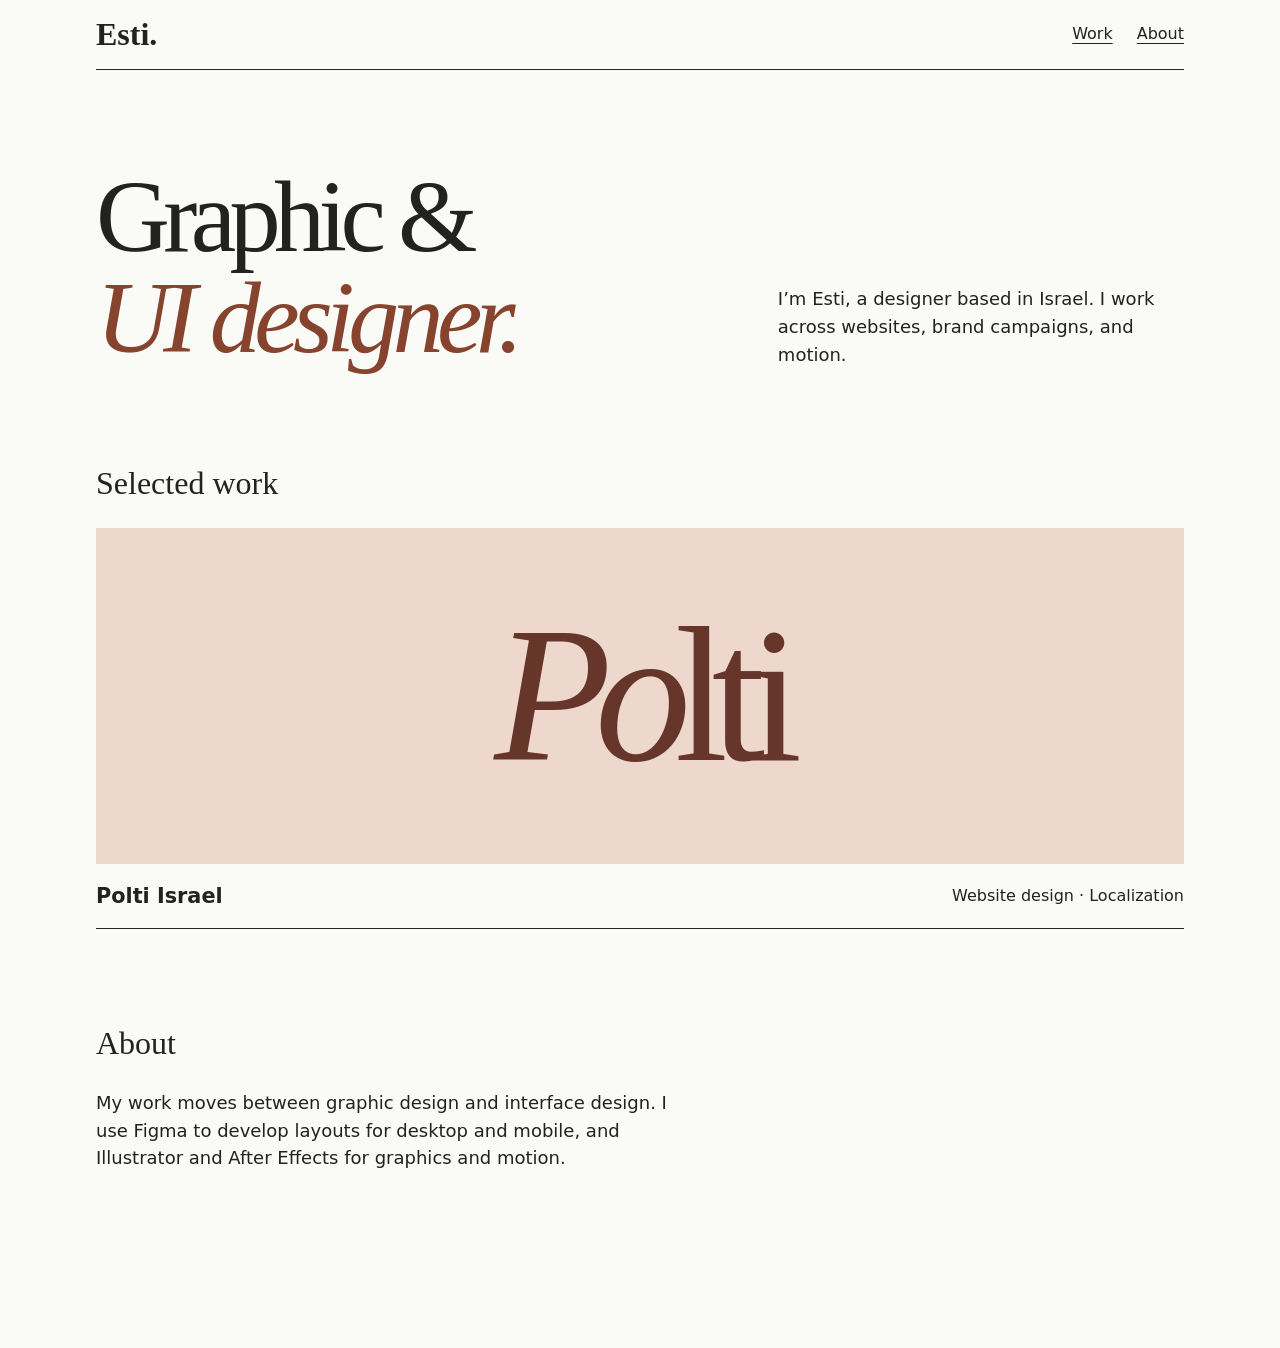
==== index.html @ 998f8319 "Add lightweight graphic design portfolio and editing instructions" ====
<!doctype html>
<html lang="en">
<head>
  <meta charset="utf-8">
  <meta name="viewport" content="width=device-width, initial-scale=1">
  <title>Esti — Graphic &amp; UI Designer</title>
  <link rel="stylesheet" href="style.css">
</head>
<body>
  <header><a class="signature" href="index.html">Esti.</a>
    <nav aria-label="Main"><a href="#work">Work</a><a href="#about">About</a></nav>
  </header>
  <main>
    <section class="intro"><h1>Graphic &amp;<br><em>UI designer.</em></h1>
      <p>I’m Esti, a designer based in Israel. I work across websites, brand campaigns, and motion.</p>
    </section>
    <section id="work"><h2>Selected work</h2>
      <a class="project" href="projects/polti.html"><span class="cover" aria-hidden="true">Po<span>lti</span></span>
        <span class="caption"><strong>Polti Israel</strong><span>Website design · Localization</span></span></a>
    </section>
    <section id="about"><h2>About</h2><p>My work moves between graphic design and interface design. I use Figma to develop layouts for desktop and mobile, and Illustrator and After Effects for graphics and motion.</p></section>
  </main>
</body>
</html>
---- style.css ----
:root { color: #22221f; background: #fafaf7; font: 100%/1.55 system-ui, sans-serif; }
* { box-sizing: border-box; }
body { width: min(68rem, 90%); margin: auto; padding-bottom: 5rem; }
header, nav, .caption { display: flex; align-items: center; gap: 1.5rem; }
header, .caption { justify-content: space-between; }
header { border-bottom: 1px solid; padding-block: 1rem; }
a { color: inherit; text-underline-offset: .25em; }
a:focus-visible { outline: 3px solid #164dc0; outline-offset: 4px; }
.signature { font: bold 2rem Georgia, serif; text-decoration: none; }
.intro { display: grid; grid-template-columns: 1.6fr 1fr; align-items: end; gap: 2rem; }
section { margin-block: clamp(3rem, 8vw, 6rem); }
h1, h2 { font-family: Georgia, serif; font-weight: 400; }
h1 { font-size: clamp(3.3rem, 8vw, 7rem); letter-spacing: -.065em; line-height: .99; margin: 0; }
h1 em { color: #86432d; }
h2 { font-size: 2rem; line-height: 1.15; }
p { font-size: 1.125rem; max-width: 52ch; margin-bottom: 0; }
.project { display: block; text-decoration: none; }
.project:hover strong { text-decoration: underline; }
.cover { display: grid; grid-auto-flow: column; justify-content: center; align-content: center;
  height: clamp(12rem, 28vw, 21rem); overflow: hidden; background: #eed8ce; color: #67362a;
  font: italic clamp(6rem, 15vw, 13rem)/1 Georgia, serif; letter-spacing: -.085em; }
.cover span { font-style: normal; }
.caption { flex-wrap: wrap; gap: .25rem 1rem; padding-block: 1rem; border-bottom: 1px solid; }
.caption strong { font-size: 1.3rem; }
dl { display: grid; grid-template-columns: max-content 1fr; gap: 1rem 2rem; margin-bottom: 2rem; }
dt { font-weight: 650; }
dd { margin: 0; }
@media (max-width: 42rem) {
  .intro, dl { grid-template-columns: 1fr; gap: .65rem; }
  dd { margin-bottom: .75rem; }
}
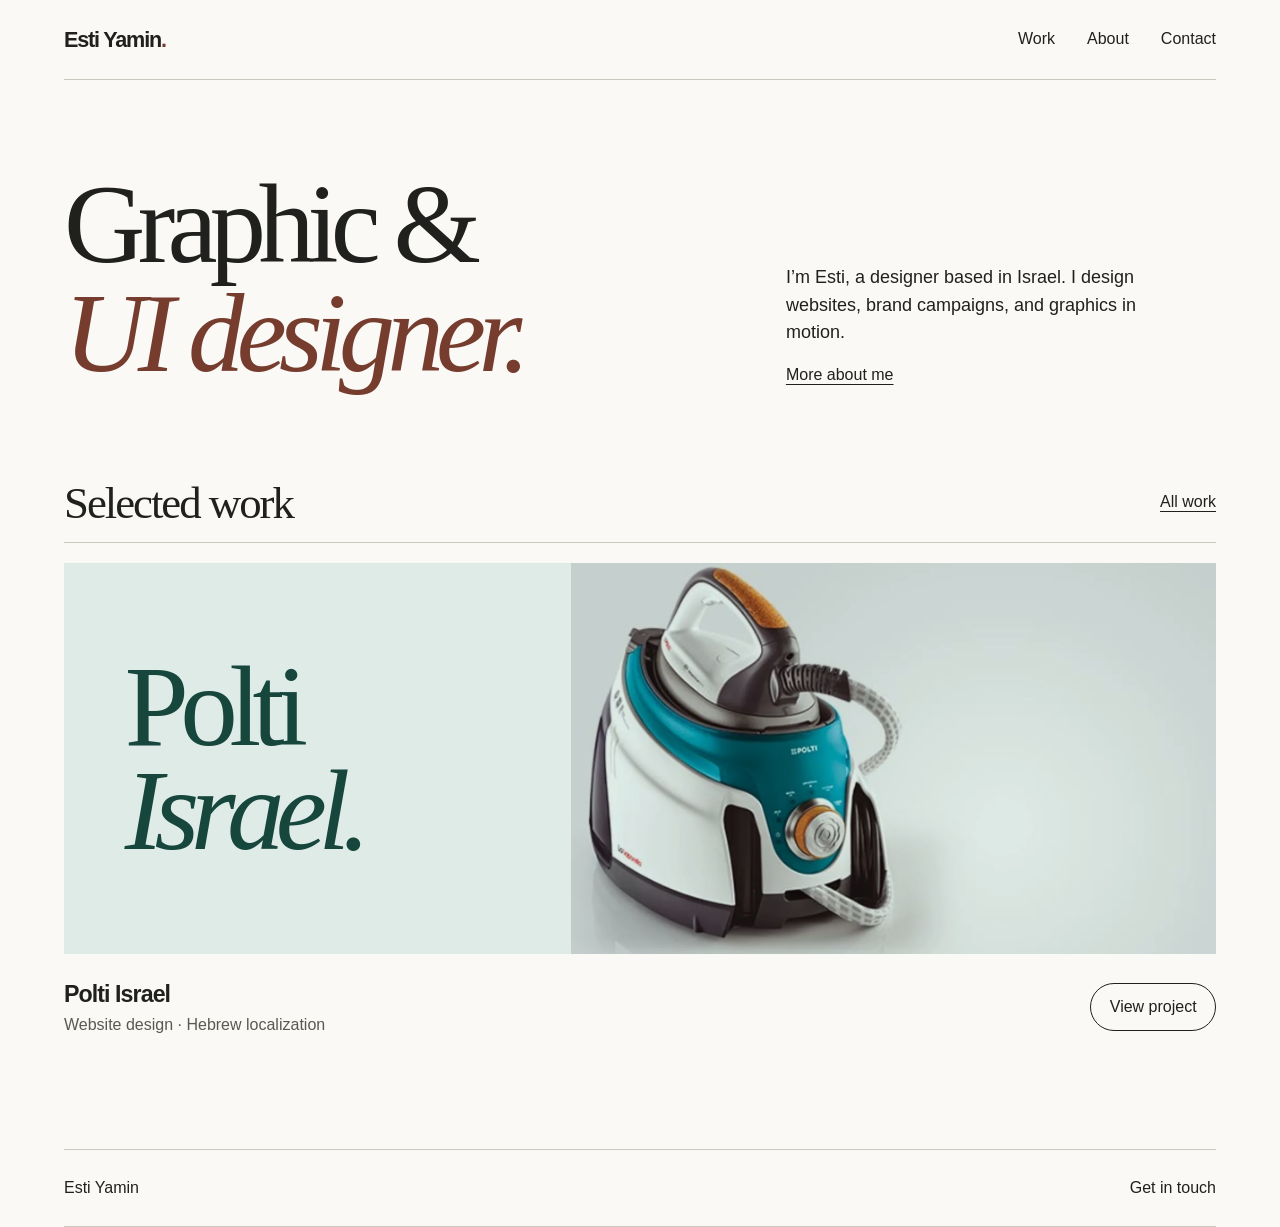
==== commit cc82664b: "Publish redesigned portfolio, Polti project and roadmap" ====
--- a/index.html
+++ b/index.html
@@ -3,22 +3,32 @@
 <head>
   <meta charset="utf-8">
   <meta name="viewport" content="width=device-width, initial-scale=1">
-  <title>Esti — Graphic &amp; UI Designer</title>
-  <link rel="stylesheet" href="style.css">
+  <meta name="description" content="Selected graphic and interface design by Esti Yamin, including the localized website for Polti Israel.">
+  <title>Graphic &amp; UI Designer | Esti Yamin</title>
+  <link rel="stylesheet" href="assets/css/portfolio.css">
 </head>
 <body>
-  <header><a class="signature" href="index.html">Esti.</a>
-    <nav aria-label="Main"><a href="#work">Work</a><a href="#about">About</a></nav>
+  <a class="skip" href="#main">Skip to content</a>
+  <header class="mast">
+    <a class="wordmark" href="index.html">Esti Yamin<span>.</span></a>
+    <nav aria-label="Main navigation">
+      <a href="work/index.html">Work</a>
+      <a href="about/index.html">About</a>
+      <a href="contact/index.html">Contact</a>
+    </nav>
   </header>
-  <main>
-    <section class="intro"><h1>Graphic &amp;<br><em>UI designer.</em></h1>
-      <p>I’m Esti, a designer based in Israel. I work across websites, brand campaigns, and motion.</p>
+  <main id="main">
+    <section class="hero">
+      <h1>Graphic &amp;<br><em>UI designer.</em></h1>
+      <div class="intro"><p>I’m Esti, a designer based in Israel. I design websites, brand campaigns, and graphics in motion.</p><a href="about/index.html">More about me</a></div>
     </section>
-    <section id="work"><h2>Selected work</h2>
-      <a class="project" href="projects/polti.html"><span class="cover" aria-hidden="true">Po<span>lti</span></span>
-        <span class="caption"><strong>Polti Israel</strong><span>Website design · Localization</span></span></a>
+    <section class="selection"><div class="sectionhead"><h2>Selected work</h2><a href="work/index.html">All work</a></div>
+    <a class="card" href="projects/polti/index.html">
+      <div class="art" aria-hidden="true"><div class="poster">Polti<br><em>Israel.</em></div><img src="assets/images/polti/vaporella.webp" alt=""></div>
+      <div class="caption"><div><h3>Polti Israel</h3><p>Website design · Hebrew localization</p></div><span class="button">View project</span></div>
+    </a>
     </section>
-    <section id="about"><h2>About</h2><p>My work moves between graphic design and interface design. I use Figma to develop layouts for desktop and mobile, and Illustrator and After Effects for graphics and motion.</p></section>
   </main>
+  <footer><a href="index.html">Esti Yamin</a><a href="contact/index.html">Get in touch</a></footer>
 </body>
 </html>
--- a/assets/css/portfolio.css
+++ b/assets/css/portfolio.css
@@ -0,0 +1,63 @@
+:root {
+  --ink: #20211e;
+  --paper: #faf9f6;
+  --accent: #763d2f;
+  --muted: #595953;
+  --rule: #cbc9bf;
+  font: 100%/1.55 -apple-system, BlinkMacSystemFont, "Segoe UI", sans-serif;
+  color: var(--ink);
+  background: var(--paper);
+}
+* { box-sizing: border-box; }
+body { max-width: 81rem; margin: auto; padding-inline: clamp(1.1rem, 5vw, 5rem); }
+a { color: inherit; text-underline-offset: .28em; }
+a:focus-visible { outline: 3px solid #285ac4; outline-offset: 4px; }
+.skip { position: absolute; top: -6rem; padding: .65rem; background: white; z-index: 2; }
+.skip:focus { top: .5rem; }
+.mast, nav, footer, .caption, .sectionhead { display: flex; align-items: center; justify-content: space-between; gap: 1rem; }
+.mast, footer, .story, .sectionhead { border-block-end: 1px solid var(--rule); }
+.mast { min-height: 5rem; }
+nav { gap: clamp(.65rem, 3vw, 2rem); }
+nav a, footer a { display: inline-flex; align-items: center; min-height: 44px; text-decoration: none; }
+nav a:hover, footer a:hover, nav a[aria-current] { text-decoration: underline; }
+.wordmark { text-decoration: none; font-size: 1.35rem; font-weight: 750; letter-spacing: -.055em; }
+.wordmark span, h1 em { color: var(--accent); }
+h1, h2, h3, p, figure, dl { margin: 0; }
+h1, h2, .poster, .email { font-family: Georgia, "Times New Roman", serif; font-weight: 400; }
+h1 { font-size: clamp(3.55rem, 8.8vw, 8rem); line-height: .97; letter-spacing: -.068em; }
+h2 { font-size: clamp(1.8rem, 3.5vw, 3rem); line-height: 1.12; letter-spacing: -.045em; }
+.hero, .story, .detail { display: grid; grid-template-columns: 3fr 2fr; gap: clamp(2rem, 6vw, 6rem); align-items: end; }
+.hero, .casehero, .heading, .contact { padding-block: clamp(3.4rem, 7vw, 6.5rem); }
+.intro { max-width: 25rem; }
+.intro p, .story p, .detail p { font-size: 1.125rem; margin-bottom: 1rem; }
+.sectionhead { padding-bottom: .9rem; margin-bottom: 1.25rem; }
+.card { display: block; text-decoration: none; }
+.art { display: grid; grid-template-columns: 44% 56%; background: #dfebe6; overflow: hidden; }
+.poster { display: block; align-self: center; padding: 1rem 0 1rem 12%; color: #16463c; font-size: clamp(3.4rem, 9vw, 8.7rem); letter-spacing: -.075em; line-height: .9; }
+.art img { width: 100%; height: 100%; min-height: 0; object-fit: cover; aspect-ratio: 1.65; mix-blend-mode: multiply; }
+.caption { padding-block: 1.4rem; }
+.caption h3 { font-size: 1.45rem; letter-spacing: -.04em; }
+.caption p, figcaption, .kicker { color: var(--muted); }
+.button { display: inline-block; border: 1px solid var(--ink); padding: .65rem 1.15rem; border-radius: 2rem; text-decoration: none; }
+.button:hover, .card:hover .button { background: var(--ink); color: var(--paper); }
+footer { margin-top: clamp(3.5rem, 7vw, 6.5rem); padding-block: 1rem; border-block: 1px solid var(--rule); }
+.back { display: inline-block; padding-block: 1rem; }
+.casehero { padding-top: 1.5rem; }
+.kicker { margin-bottom: .8rem; }
+.lead { font-size: clamp(1.2rem, 2.2vw, 1.65rem); line-height: 1.45; max-width: 35ch; }
+.casehero .lead, .contact .lead { margin-top: 1.4rem; }
+figcaption { margin-top: .6rem; font-size: .9rem; }
+.story { grid-template-columns: 1fr 1.7fr; align-items: start; padding-block: 3rem; border-top: 1px solid var(--rule); margin-top: 2rem; }
+dl { display: grid; grid-template-columns: max-content 1fr; gap: .7rem 1.5rem; }
+dt { color: var(--muted); }
+dd { margin: 0; }
+.detail { grid-template-columns: 1fr 1fr; align-items: center; margin-top: 3rem; }
+.detail img { width: 100%; height: auto; }
+.detail p { margin-top: 1rem; }
+.email { display: inline-block; margin-top: 2rem; font-size: clamp(1.4rem, 4vw, 3rem); }
+@media (max-width: 42rem) {
+  .hero, .story, .detail { grid-template-columns: 1fr; gap: 1.5rem; }
+  .art img { aspect-ratio: 1.04; }
+  .caption { align-items: flex-start; flex-wrap: wrap; }
+  nav { font-size: .95rem; }
+}
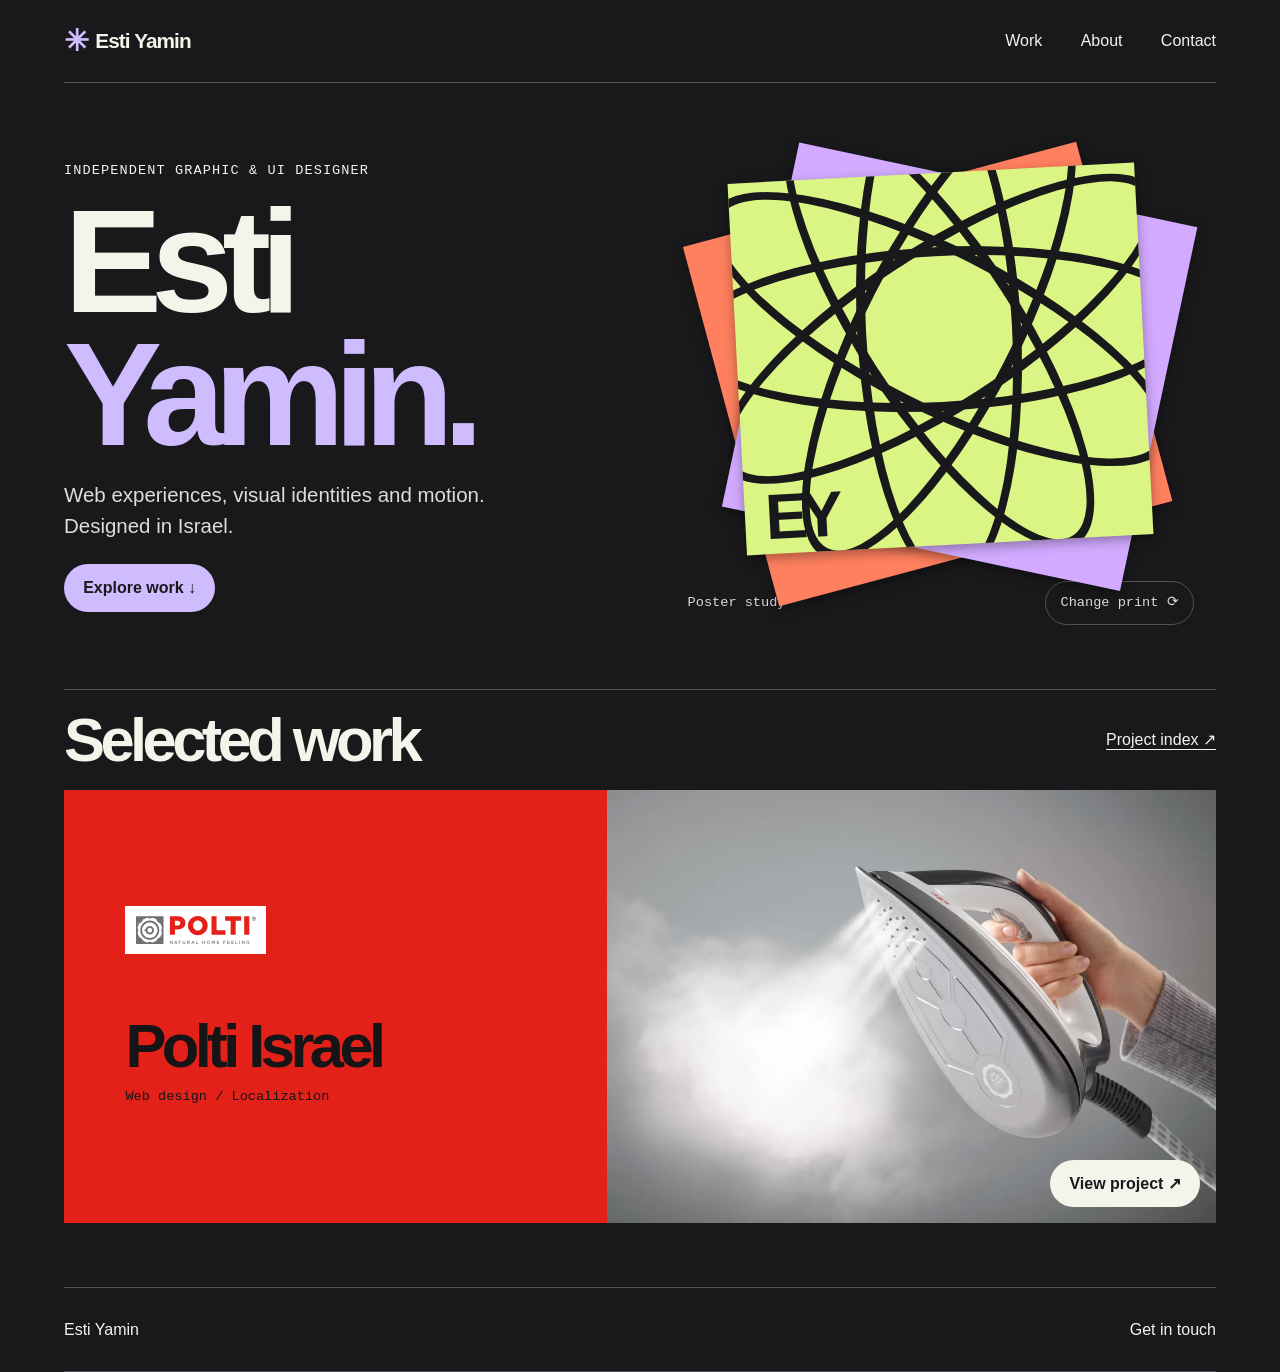
==== commit 21995997: "Rebuild portfolio with interactive print studies and Polti brand art" ====
--- a/index.html
+++ b/index.html
@@ -6,11 +6,12 @@
   <meta name="description" content="Selected graphic and interface design by Esti Yamin, including the localized website for Polti Israel.">
   <title>Graphic &amp; UI Designer | Esti Yamin</title>
   <link rel="stylesheet" href="assets/css/portfolio.css">
+  <script src="assets/js/poster.js" defer></script>
 </head>
 <body>
   <a class="skip" href="#main">Skip to content</a>
   <header class="mast">
-    <a class="wordmark" href="index.html">Esti Yamin<span>.</span></a>
+    <a class="wordmark" href="index.html"><span class="mark" aria-hidden="true">✳</span> Esti Yamin</a>
     <nav aria-label="Main navigation">
       <a href="work/index.html">Work</a>
       <a href="about/index.html">About</a>
@@ -18,16 +19,11 @@
     </nav>
   </header>
   <main id="main">
-    <section class="hero">
-      <h1>Graphic &amp;<br><em>UI designer.</em></h1>
-      <div class="intro"><p>I’m Esti, a designer based in Israel. I design websites, brand campaigns, and graphics in motion.</p><a href="about/index.html">More about me</a></div>
-    </section>
-    <section class="selection"><div class="sectionhead"><h2>Selected work</h2><a href="work/index.html">All work</a></div>
-    <a class="card" href="projects/polti/index.html">
-      <div class="art" aria-hidden="true"><div class="poster">Polti<br><em>Israel.</em></div><img src="assets/images/polti/vaporella.webp" alt=""></div>
-      <div class="caption"><div><h3>Polti Israel</h3><p>Website design · Hebrew localization</p></div><span class="button">View project</span></div>
-    </a>
-    </section>
+    <section class="stage"><div class="headline"><p class="eyebrow">Independent graphic &amp; UI designer</p><h1>Esti<br><span>Yamin.</span></h1><p class="desc">Web experiences, visual identities and motion.<br>Designed in Israel.</p><a class="pill" href="#selected">Explore work ↓</a></div><figure class="deck" data-face="0">
+        <div class="papers" aria-hidden="true"><div class="sheet rear"></div><div class="sheet middle"></div><div class="sheet front"><div class="print"><i></i><i></i><i></i><i></i><i></i><i></i></div><div class="print-name">EY</div></div></div>
+        <figcaption><span>Poster study</span><button type="button" hidden data-shuffle>Change print <span aria-hidden="true">⟳</span></button><span class="sr" aria-live="polite" data-status></span></figcaption>
+      </figure></section>
+    <section id="selected"><div class="section-head"><h2>Selected work</h2><a href="work/index.html">Project index ↗</a></div><a class="feature" href="projects/polti/index.html"><div class="brand-panel"><img src="assets/images/polti/logo.svg" alt="Polti"><span class="project-name">Polti Israel</span><span>Web design / Localization</span></div><img class="photo" src="assets/images/polti/steam.webp" alt="Steam flowing from a Polti iron"><span class="open">View project ↗</span></a></section>
   </main>
   <footer><a href="index.html">Esti Yamin</a><a href="contact/index.html">Get in touch</a></footer>
 </body>
--- a/assets/css/portfolio.css
+++ b/assets/css/portfolio.css
@@ -1,63 +1,86 @@
 :root {
-  --ink: #20211e;
-  --paper: #faf9f6;
-  --accent: #763d2f;
-  --muted: #595953;
-  --rule: #cbc9bf;
-  font: 100%/1.55 -apple-system, BlinkMacSystemFont, "Segoe UI", sans-serif;
-  color: var(--ink);
-  background: var(--paper);
+  --bg: #19191c;
+  --ink: #f5f4eb;
+  --lavender: #cebcff;
+  --line: #525155;
+  --red: #e32119;
+  color: var(--ink); background: var(--bg);
+  font: 100%/1.48 "Helvetica Neue", Arial, sans-serif;
 }
 * { box-sizing: border-box; }
-body { max-width: 81rem; margin: auto; padding-inline: clamp(1.1rem, 5vw, 5rem); }
-a { color: inherit; text-underline-offset: .28em; }
-a:focus-visible { outline: 3px solid #285ac4; outline-offset: 4px; }
-.skip { position: absolute; top: -6rem; padding: .65rem; background: white; z-index: 2; }
-.skip:focus { top: .5rem; }
-.mast, nav, footer, .caption, .sectionhead { display: flex; align-items: center; justify-content: space-between; gap: 1rem; }
-.mast, footer, .story, .sectionhead { border-block-end: 1px solid var(--rule); }
-.mast { min-height: 5rem; }
-nav { gap: clamp(.65rem, 3vw, 2rem); }
-nav a, footer a { display: inline-flex; align-items: center; min-height: 44px; text-decoration: none; }
-nav a:hover, footer a:hover, nav a[aria-current] { text-decoration: underline; }
-.wordmark { text-decoration: none; font-size: 1.35rem; font-weight: 750; letter-spacing: -.055em; }
-.wordmark span, h1 em { color: var(--accent); }
-h1, h2, h3, p, figure, dl { margin: 0; }
-h1, h2, .poster, .email { font-family: Georgia, "Times New Roman", serif; font-weight: 400; }
-h1 { font-size: clamp(3.55rem, 8.8vw, 8rem); line-height: .97; letter-spacing: -.068em; }
-h2 { font-size: clamp(1.8rem, 3.5vw, 3rem); line-height: 1.12; letter-spacing: -.045em; }
-.hero, .story, .detail { display: grid; grid-template-columns: 3fr 2fr; gap: clamp(2rem, 6vw, 6rem); align-items: end; }
-.hero, .casehero, .heading, .contact { padding-block: clamp(3.4rem, 7vw, 6.5rem); }
-.intro { max-width: 25rem; }
-.intro p, .story p, .detail p { font-size: 1.125rem; margin-bottom: 1rem; }
-.sectionhead { padding-bottom: .9rem; margin-bottom: 1.25rem; }
-.card { display: block; text-decoration: none; }
-.art { display: grid; grid-template-columns: 44% 56%; background: #dfebe6; overflow: hidden; }
-.poster { display: block; align-self: center; padding: 1rem 0 1rem 12%; color: #16463c; font-size: clamp(3.4rem, 9vw, 8.7rem); letter-spacing: -.075em; line-height: .9; }
-.art img { width: 100%; height: 100%; min-height: 0; object-fit: cover; aspect-ratio: 1.65; mix-blend-mode: multiply; }
-.caption { padding-block: 1.4rem; }
-.caption h3 { font-size: 1.45rem; letter-spacing: -.04em; }
-.caption p, figcaption, .kicker { color: var(--muted); }
-.button { display: inline-block; border: 1px solid var(--ink); padding: .65rem 1.15rem; border-radius: 2rem; text-decoration: none; }
-.button:hover, .card:hover .button { background: var(--ink); color: var(--paper); }
-footer { margin-top: clamp(3.5rem, 7vw, 6.5rem); padding-block: 1rem; border-block: 1px solid var(--rule); }
-.back { display: inline-block; padding-block: 1rem; }
-.casehero { padding-top: 1.5rem; }
-.kicker { margin-bottom: .8rem; }
-.lead { font-size: clamp(1.2rem, 2.2vw, 1.65rem); line-height: 1.45; max-width: 35ch; }
-.casehero .lead, .contact .lead { margin-top: 1.4rem; }
-figcaption { margin-top: .6rem; font-size: .9rem; }
-.story { grid-template-columns: 1fr 1.7fr; align-items: start; padding-block: 3rem; border-top: 1px solid var(--rule); margin-top: 2rem; }
-dl { display: grid; grid-template-columns: max-content 1fr; gap: .7rem 1.5rem; }
-dt { color: var(--muted); }
-dd { margin: 0; }
-.detail { grid-template-columns: 1fr 1fr; align-items: center; margin-top: 3rem; }
-.detail img { width: 100%; height: auto; }
-.detail p { margin-top: 1rem; }
-.email { display: inline-block; margin-top: 2rem; font-size: clamp(1.4rem, 4vw, 3rem); }
-@media (max-width: 42rem) {
-  .hero, .story, .detail { grid-template-columns: 1fr; gap: 1.5rem; }
-  .art img { aspect-ratio: 1.04; }
-  .caption { align-items: flex-start; flex-wrap: wrap; }
-  nav { font-size: .95rem; }
+body { margin: 0 auto; padding-inline: clamp(1.1rem, 5vw, 5rem); max-width: 100rem; }
+h1,h2,p,figure,dl,dd { margin: 0; }
+a,button,summary { color: inherit; text-underline-offset: .22em; }
+a:focus-visible,button:focus-visible,summary:focus-visible { outline: 3px solid #ffda5c; outline-offset: 4px; }
+.sr,.skip:not(:focus) { position: absolute; width: 1px; height: 1px; clip-path: inset(50%); overflow: hidden; }
+.mast,nav,footer,.section-head,.deck figcaption { display: flex; align-items: center; justify-content: space-between; gap: 1rem; }
+.mast,footer { padding-block: 1.2rem; border-bottom: 1px solid var(--line); }
+.mast a,footer a,.back { display: inline-flex; align-items: center; min-height: 44px; text-decoration: none; }
+.wordmark { font-weight: 700; letter-spacing: -.045em; font-size: 1.3rem; gap: .45rem; }
+.mark { color: var(--lavender); font-size: 1.85rem; }
+nav { gap: clamp(.8rem,3vw,3rem); }
+nav a:hover, a[aria-current],footer a:hover { text-decoration: underline; }
+.stage { display: grid; grid-template-columns: 1fr 1fr; align-items: center; gap: 4vw; padding-block: clamp(2.2rem,5vw,5.3rem); }
+h1,h2,.project-name { font-weight: 650; letter-spacing: -.074em; line-height: .9; }
+h1 { font-size: clamp(4rem,9vw,10rem); }
+h1 span { color: var(--lavender); }
+.headline h1 { font-size: clamp(5.1rem,11.5vw,12rem); margin-block: .9rem 1.25rem; }
+.eyebrow, .deck figcaption, .brand-panel > span:last-child { font: 500 .85rem/1.5 ui-monospace, Menlo, monospace; }
+.eyebrow { text-transform: uppercase; letter-spacing: .08em; }
+.desc { font-size: clamp(1.05rem,1.6vw,1.45rem); color: #deddd9; }
+.pill,.open { display: inline-flex; align-items: center; justify-content: center; padding: .75rem 1.2rem; min-height: 44px; border-radius: 4rem; font-weight: 650; text-decoration: none; }
+.pill { margin-top: 1.45rem; background: var(--lavender); color: var(--bg); }
+.pill:hover { background: var(--ink); }
+.deck { min-width: 0; }
+.papers { position: relative; width: 100%; height: clamp(17rem,33vw,33rem); isolation: isolate; }
+.sheet { position: absolute; inset: 6% 13%; box-shadow: 0 4px 12px #0005; transition: transform .4s; }
+.rear { background: #ff805e; transform: rotate(-15deg) translate(-4%,3%); }
+.middle { background: #d2aaff; transform: rotate(12deg) translate(5%,1%); }
+.front { overflow: hidden; background: #dbf584; color: #19191c; transform: rotate(-3deg); }
+.print { position: absolute; inset: -8% -18% 8%; display: grid; place-items: center; }
+.print i { position: absolute; width: 92%; height: 44%; border: clamp(.3rem,.75vw,.8rem) solid currentColor; border-radius: 50%; transform: rotate(var(--angle)); }
+.print i:nth-child(1) { --angle: 0deg; } .print i:nth-child(2) { --angle: 30deg; }
+.print i:nth-child(3) { --angle: 60deg; } .print i:nth-child(4) { --angle: 90deg; }
+.print i:nth-child(5) { --angle: 120deg; } .print i:nth-child(6) { --angle: 150deg; }
+.print-name { position: absolute; inset: auto auto 2% 5%; font-size: clamp(2.8rem,5vw,6rem); font-weight: 800; line-height: .9; letter-spacing: -.12em; }
+.deck[data-face="1"] .front { background: #ffc296; transform: rotate(5deg); }
+.deck[data-face="1"] .print i { border-radius: 15%; width: 65%; }
+.deck[data-face="2"] .front { background: #c4b5ff; transform: rotate(-7deg); }
+.deck[data-face="2"] .print i { width: 80%; height: 24%; border-radius: 0; }
+.deck figcaption { margin: .7rem 4% 0; color: #dbd9dc; }
+button { background: transparent; font: inherit; border: 1px solid var(--line); border-radius: 2rem; cursor: pointer; min-height: 44px; padding-inline: .9rem; }
+.section-head { padding-block: 1.4rem; border-top: 1px solid var(--line); }
+h2,.project-name { font-size: clamp(2.2rem,4.8vw,5.3rem); }
+.feature,.polti-head { display: grid; grid-template-columns: 1fr 1.12fr; position: relative; overflow: hidden; background: var(--red); color: #151518; text-decoration: none; }
+.brand-panel,.polti-head > div { display: flex; align-items: start; flex-direction: column; justify-content: center; padding: clamp(1.5rem,4.8vw,5.5rem); }
+.brand-panel img { width: clamp(6rem,11vw,11rem); padding: .65rem; background: #fff; margin-bottom: clamp(1.8rem,5vw,6rem); }
+.project-name { margin-bottom: .85rem; }
+.photo,.polti-head img { display: block; width: 100%; height: 100%; min-height: 15rem; object-fit: cover; }
+.open { position: absolute; bottom: 1rem; right: 1rem; background: var(--ink); color: var(--bg); }
+.feature:hover .open { background: var(--bg); color: var(--ink); }
+.pageintro { padding-block: clamp(3rem,8vw,8rem); }
+.pageintro h1,.polti-head h1 { margin-top: 1rem; }
+.back { margin-block: .8rem; }
+.polti-head .pill { background: var(--ink); }
+.brief,.product { display: grid; grid-template-columns: 1fr 1.15fr; gap: clamp(1.5rem,6vw,7rem); margin-block: clamp(3rem,7vw,8rem); }
+.brief h2 { margin-top: .8rem; }
+.large { font-size: clamp(1.35rem,2.6vw,2.4rem); line-height: 1.24; letter-spacing: -.034em; max-width: 38ch; }
+dl { display: grid; grid-template-columns: max-content 1fr; gap: .8rem 1.5rem; margin-top: 2rem; border-top: 1px solid var(--line); padding-top: 1rem; }
+dt { color: var(--lavender); }
+.product { align-items: center; background: var(--ink); color: var(--bg); padding-right: 3%; }
+.product img { width: 100%; }
+.product p,.contact .large { margin-block: 1.4rem; }
+details { border-bottom: 1px solid var(--line); padding-block: .75rem; }
+details p { padding: .4rem 0 1rem; } summary { padding-block: .5rem; cursor: pointer; }
+footer { border-top: 1px solid var(--line); margin-top: 4rem; }
+@media (max-width: 44rem) {
+  .stage,.brief,.product { grid-template-columns: 1fr; }
+  .stage { gap: 2rem; }
+  .deck { width: min(100%,26rem); justify-self: center; }
+  .feature,.polti-head { grid-template-columns: 1fr; }
+  .photo,.polti-head img { height: clamp(12rem,55vw,20rem); min-height: 0; }
+  .brand-panel img { margin-bottom: 1rem; }
+  .product { padding: 0 0 1.7rem; } .product > div { padding-inline: 1.4rem; }
+  .section-head { flex-wrap: wrap; }
 }
+@media (prefers-reduced-motion: reduce) { .sheet { transition: none; } }
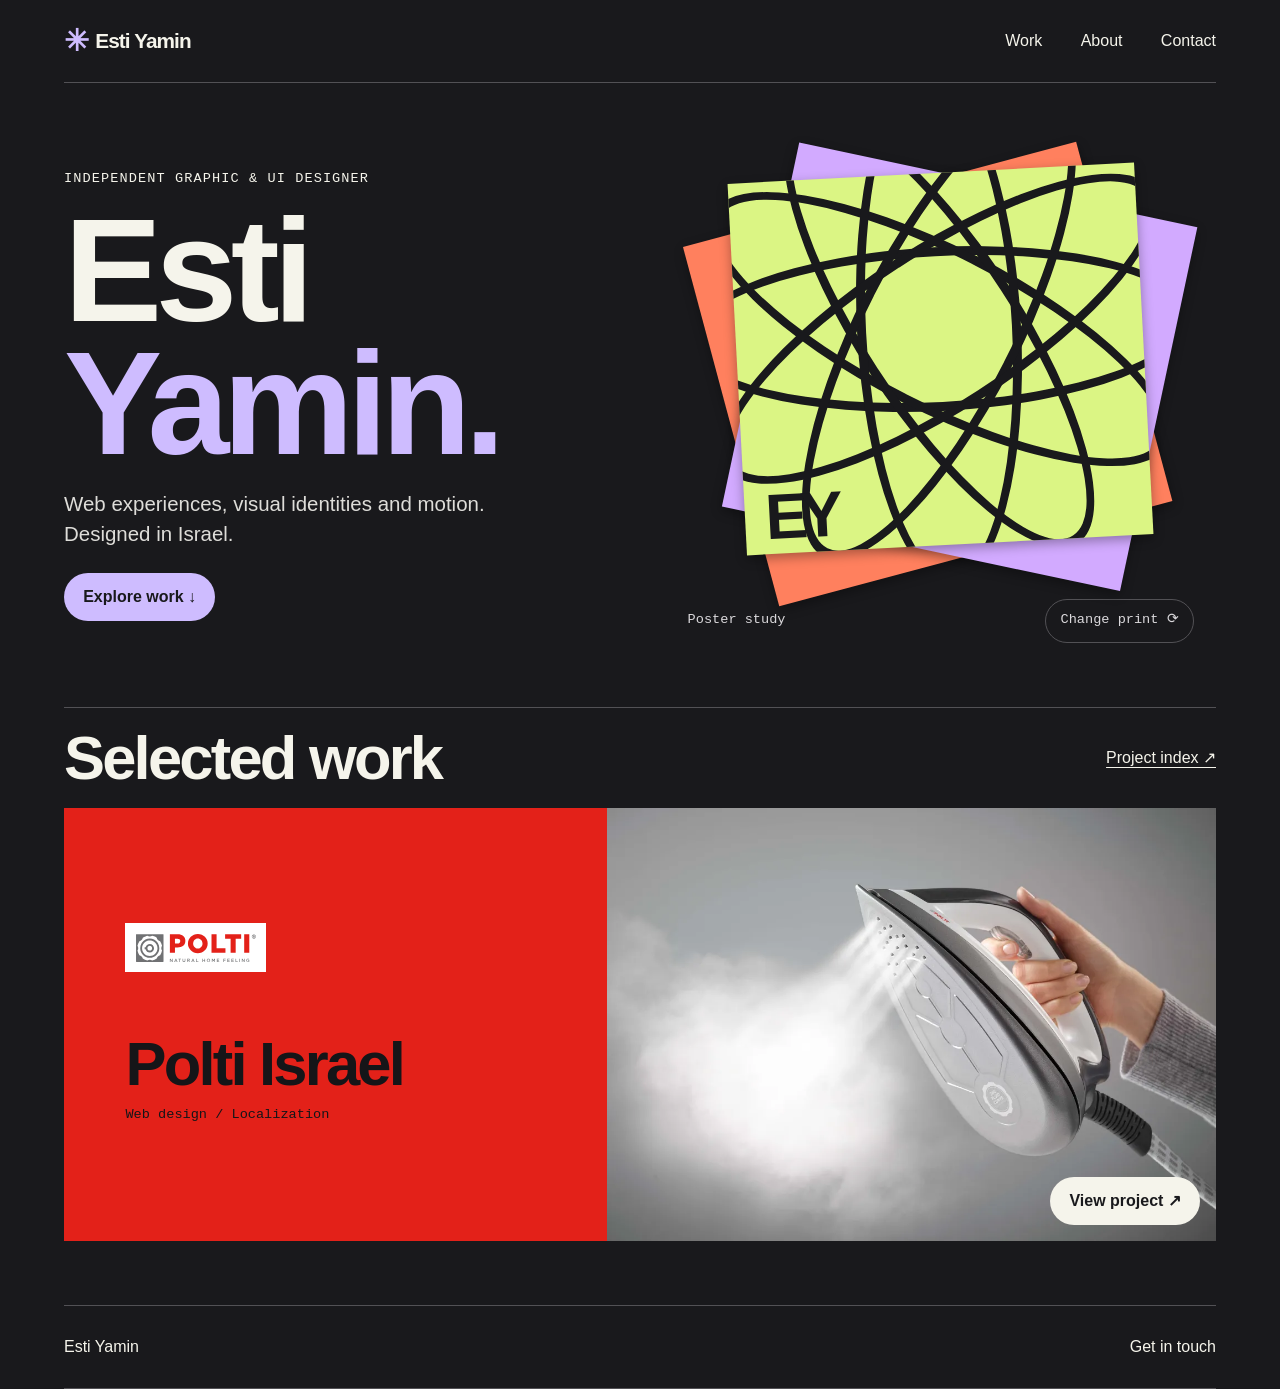
==== commit 739899ba: "Version portfolio assets to prevent mixed layouts after deployment" ====
--- a/index.html
+++ b/index.html
@@ -5,8 +5,8 @@
   <meta name="viewport" content="width=device-width, initial-scale=1">
   <meta name="description" content="Selected graphic and interface design by Esti Yamin, including the localized website for Polti Israel.">
   <title>Graphic &amp; UI Designer | Esti Yamin</title>
-  <link rel="stylesheet" href="assets/css/portfolio.css">
-  <script src="assets/js/poster.js" defer></script>
+  <link rel="stylesheet" href="assets/css/portfolio.css?v=b69df01607c6">
+  <script src="assets/js/poster.js?v=54a19774406d" defer></script>
 </head>
 <body>
   <a class="skip" href="#main">Skip to content</a>
--- a/assets/css/portfolio.css
+++ b/assets/css/portfolio.css
@@ -21,7 +21,7 @@
 nav { gap: clamp(.8rem,3vw,3rem); }
 nav a:hover, a[aria-current],footer a:hover { text-decoration: underline; }
 .stage { display: grid; grid-template-columns: 1fr 1fr; align-items: center; gap: 4vw; padding-block: clamp(2.2rem,5vw,5.3rem); }
-h1,h2,.project-name { font-weight: 650; letter-spacing: -.074em; line-height: .9; }
+h1,h2,.project-name { font-weight: 650; letter-spacing: -.045em; line-height: .9; }
 h1 { font-size: clamp(4rem,9vw,10rem); }
 h1 span { color: var(--lavender); }
 .headline h1 { font-size: clamp(5.1rem,11.5vw,12rem); margin-block: .9rem 1.25rem; }
@@ -47,7 +47,7 @@
 .deck[data-face="1"] .print i { border-radius: 15%; width: 65%; }
 .deck[data-face="2"] .front { background: #c4b5ff; transform: rotate(-7deg); }
 .deck[data-face="2"] .print i { width: 80%; height: 24%; border-radius: 0; }
-.deck figcaption { margin: .7rem 4% 0; color: #dbd9dc; }
+.deck figcaption { margin: 1.8rem 4% 0; color: #dbd9dc; }
 button { background: transparent; font: inherit; border: 1px solid var(--line); border-radius: 2rem; cursor: pointer; min-height: 44px; padding-inline: .9rem; }
 .section-head { padding-block: 1.4rem; border-top: 1px solid var(--line); }
 h2,.project-name { font-size: clamp(2.2rem,4.8vw,5.3rem); }
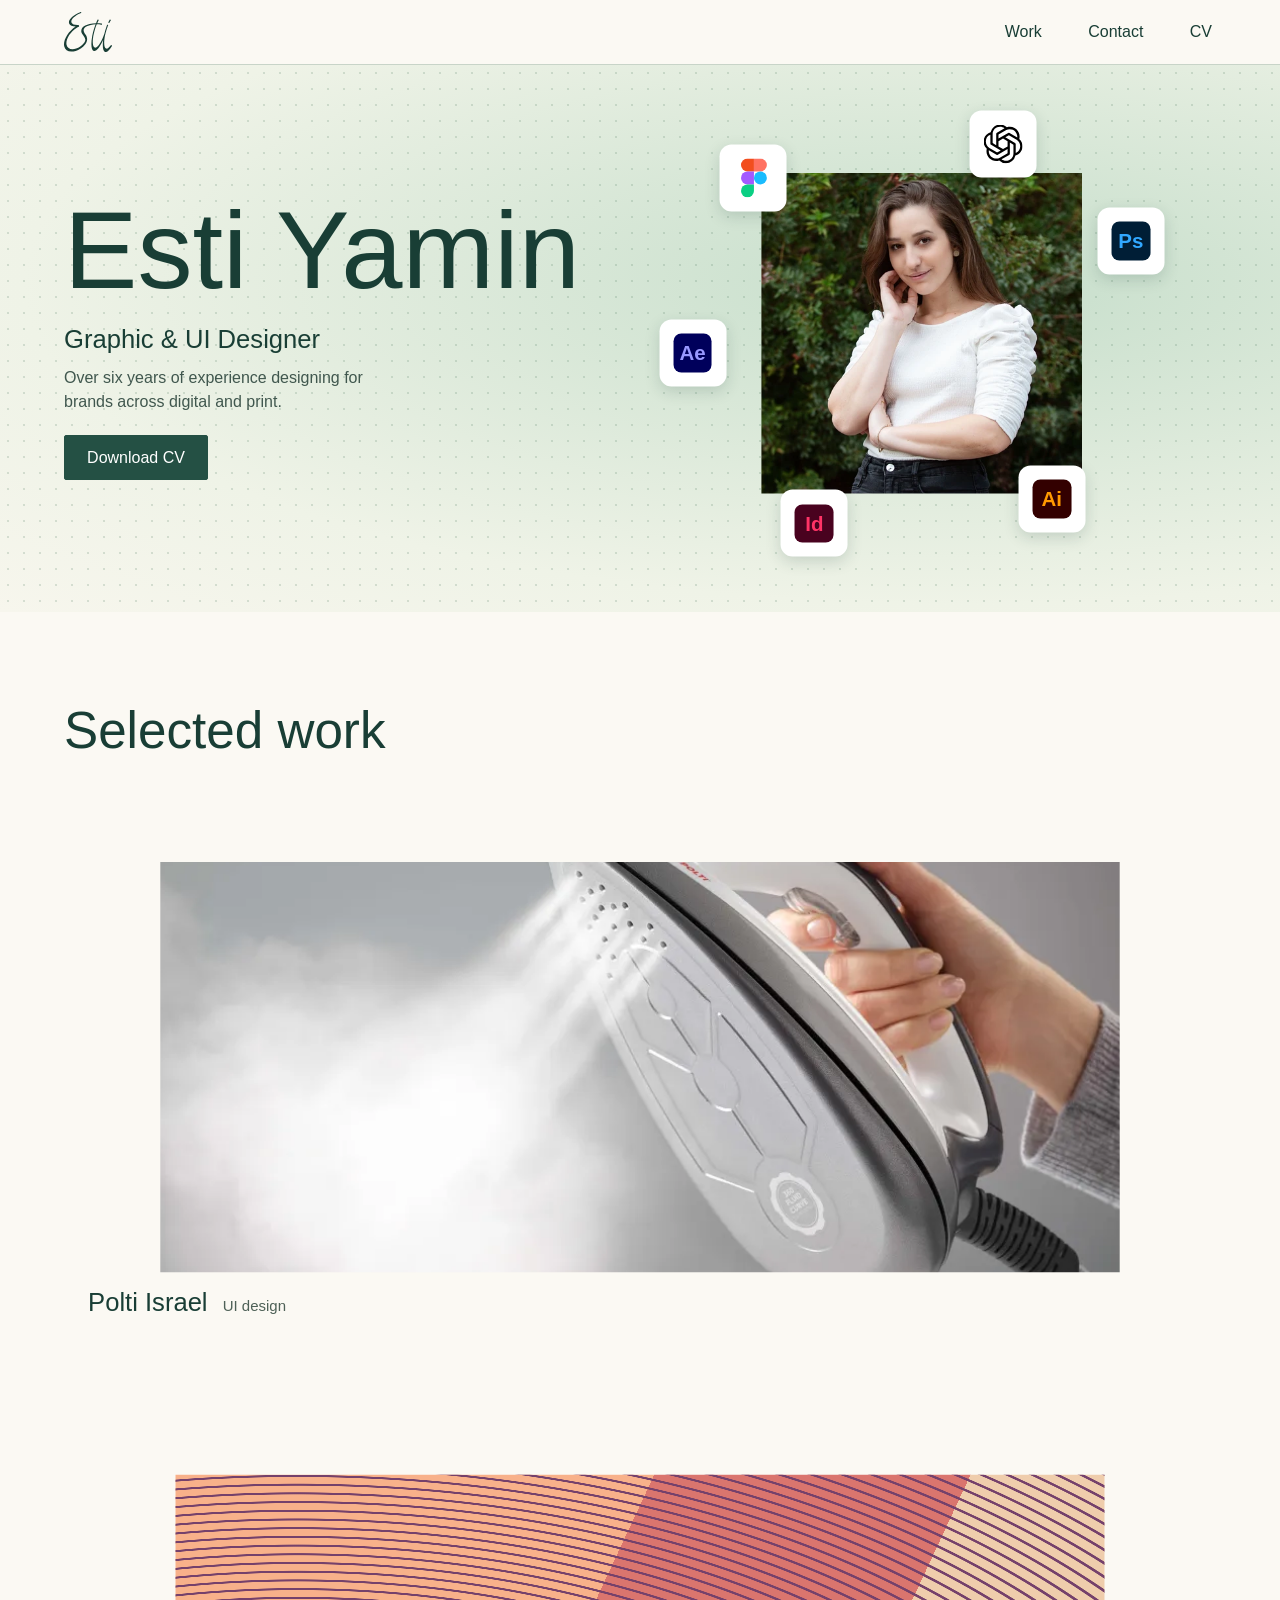
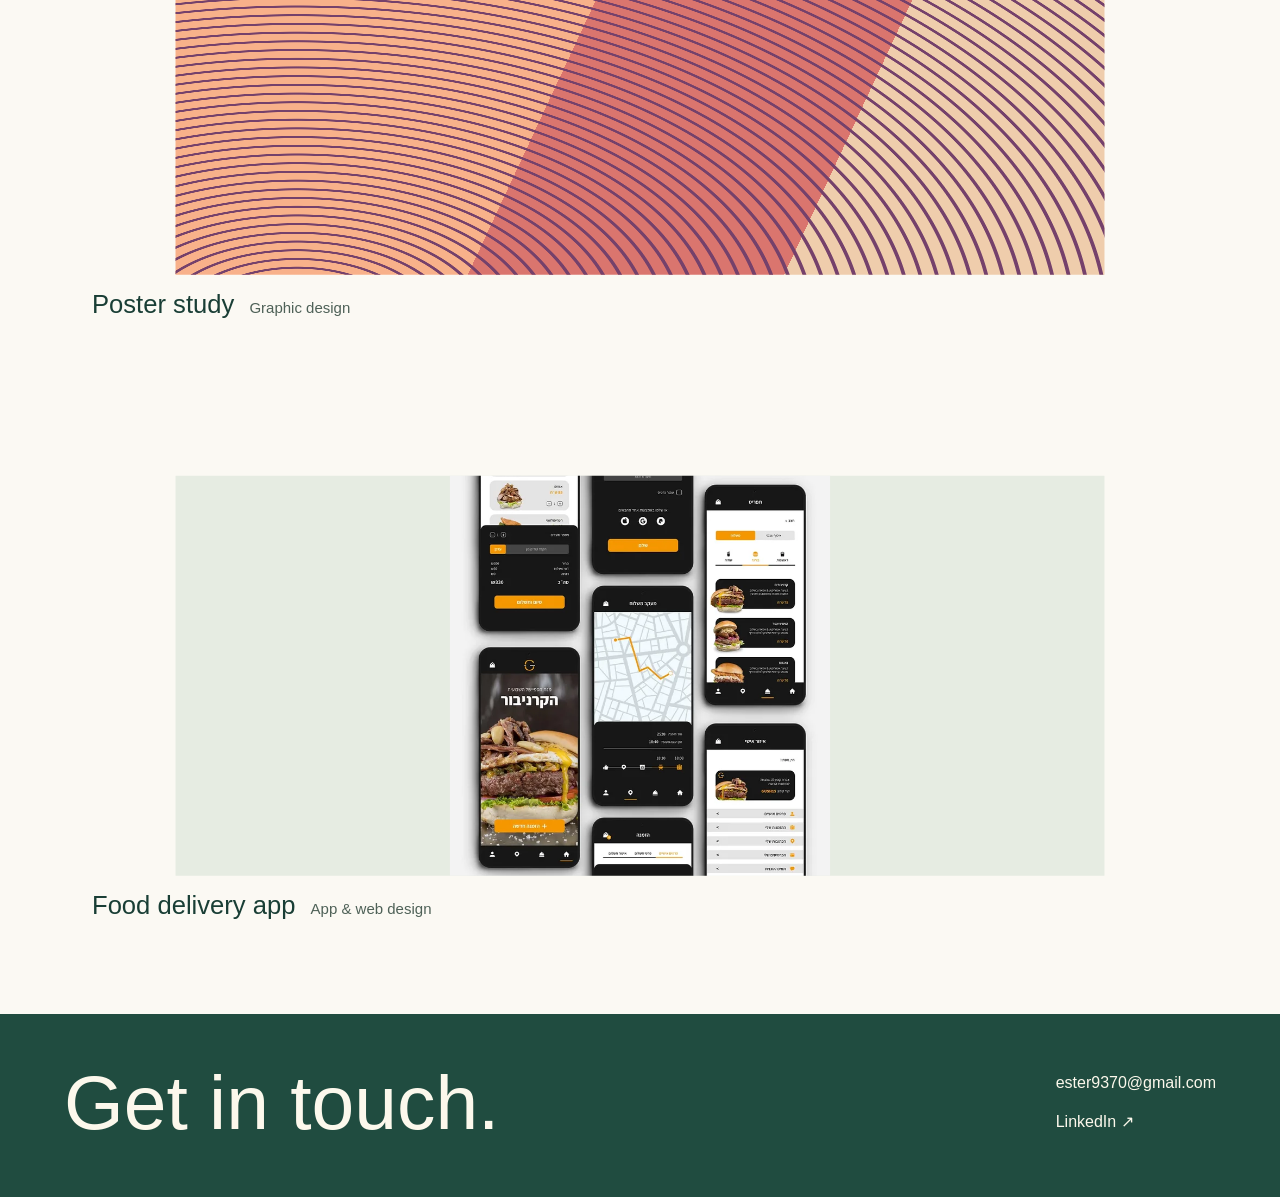
==== commit f37af2ba: "Publish the current portfolio homepage" ====
--- a/index.html
+++ b/index.html
@@ -3,28 +3,65 @@
 <head>
   <meta charset="utf-8">
   <meta name="viewport" content="width=device-width, initial-scale=1">
-  <meta name="description" content="Selected graphic and interface design by Esti Yamin, including the localized website for Polti Israel.">
-  <title>Graphic &amp; UI Designer | Esti Yamin</title>
-  <link rel="stylesheet" href="assets/css/portfolio.css?v=b69df01607c6">
-  <script src="assets/js/poster.js?v=54a19774406d" defer></script>
+  <meta name="description" content="Selected graphic and UI design by Esti Yamin.">
+  <title>Esti Yamin — Graphic &amp; UI Designer</title>
+  <link rel="stylesheet" href="assets/home/cinematic.css?v=6">
+  <script src="assets/home/projects.js?v=2" defer></script>
 </head>
 <body>
   <a class="skip" href="#main">Skip to content</a>
-  <header class="mast">
-    <a class="wordmark" href="index.html"><span class="mark" aria-hidden="true">✳</span> Esti Yamin</a>
+  <header>
+    <a href="#main"><img class="signature" src="assets/home/signature.svg" alt="Esti Yamin"></a>
     <nav aria-label="Main navigation">
-      <a href="work/index.html">Work</a>
-      <a href="about/index.html">About</a>
-      <a href="contact/index.html">Contact</a>
+      <a href="#work">Work</a>
+      <a href="#contact">Contact</a>
+      <a href="https://framerusercontent.com/assets/QD3AEgP1Yv0yyLKAETytZDA0Ng.pdf">CV</a>
     </nav>
   </header>
   <main id="main">
-    <section class="stage"><div class="headline"><p class="eyebrow">Independent graphic &amp; UI designer</p><h1>Esti<br><span>Yamin.</span></h1><p class="desc">Web experiences, visual identities and motion.<br>Designed in Israel.</p><a class="pill" href="#selected">Explore work ↓</a></div><figure class="deck" data-face="0">
-        <div class="papers" aria-hidden="true"><div class="sheet rear"></div><div class="sheet middle"></div><div class="sheet front"><div class="print"><i></i><i></i><i></i><i></i><i></i><i></i></div><div class="print-name">EY</div></div></div>
-        <figcaption><span>Poster study</span><button type="button" hidden data-shuffle>Change print <span aria-hidden="true">⟳</span></button><span class="sr" aria-live="polite" data-status></span></figcaption>
-      </figure></section>
-    <section id="selected"><div class="section-head"><h2>Selected work</h2><a href="work/index.html">Project index ↗</a></div><a class="feature" href="projects/polti/index.html"><div class="brand-panel"><img src="assets/images/polti/logo.svg" alt="Polti"><span class="project-name">Polti Israel</span><span>Web design / Localization</span></div><img class="photo" src="assets/images/polti/steam.webp" alt="Steam flowing from a Polti iron"><span class="open">View project ↗</span></a></section>
+    <section class="hero" aria-labelledby="name">
+      <div class="collage">
+        <img class="portrait" src="assets/home/portrait.webp" fetchpriority="high" alt="Esti Yamin in her original portfolio portrait">
+        <div class="badge" role="img" aria-label="Photoshop" style="--x:86%; --y:30%; --dx:-8px; --dy:11px; --tempo:8s; --delay:-0.0s"><span class="app-mark" style="background:#001e36;color:#31a8ff">Ps</span></div>
+        <div class="badge" role="img" aria-label="Illustrator" style="--x:73%; --y:83%; --dx:12px; --dy:-9px; --tempo:7s; --delay:-1.3s"><span class="app-mark" style="background:#330000;color:#ff9a00">Ai</span></div>
+        <div class="badge" role="img" aria-label="InDesign" style="--x:34%; --y:88%; --dx:-11px; --dy:-6px; --tempo:9s; --delay:-2.6s"><span class="app-mark" style="background:#49021f;color:#ff3366">Id</span></div>
+        <div class="badge" role="img" aria-label="After Effects" style="--x:14%; --y:53%; --dx:8px; --dy:-12px; --tempo:6.8s; --delay:-3.9s"><span class="app-mark" style="background:#00005b;color:#9999ff">Ae</span></div>
+        <div class="badge" style="--x:24%; --y:17%; --dx:-6px; --dy:8px; --tempo:8.6s; --delay:-5.2s" role="img" aria-label="Figma">
+          <svg viewBox="0 0 40 60" aria-hidden="true"><path fill="#f24e1e" d="M10 0h10v20H10A10 10 0 0 1 10 0Z"/><path fill="#ff7262" d="M20 0h10a10 10 0 0 1 0 20H20Z"/><path fill="#a259ff" d="M10 20h10v20H10a10 10 0 0 1 0-20Z"/><circle cx="30" cy="30" r="10" fill="#1abcfe"/><path fill="#0acf83" d="M10 40h10v10a10 10 0 1 1-10-10Z"/></svg>
+        </div>
+        <div class="badge" style="--x:65%; --y:10%; --dx:11px; --dy:6px; --tempo:7.6s; --delay:-6.5s"><img src="assets/home/chatgpt.svg" alt="ChatGPT"></div>
+      </div>
+      <div class="intro">
+        <h1 id="name">Esti Yamin</h1>
+        <h2>Graphic &amp; UI Designer</h2>
+        <p>Over six years of experience designing for brands across digital and print.</p>
+        <a class="download" href="https://framerusercontent.com/assets/QD3AEgP1Yv0yyLKAETytZDA0Ng.pdf" download="Esti-Yamin-CV.pdf">Download CV</a>
+      </div>
+    </section>
+    <section id="work" aria-labelledby="work-heading">
+      <h2 id="work-heading">Selected work</h2>
+      <div class="frames">
+        <a href="projects/polti/index.html">
+          <img class="still" src="assets/images/polti/steam.webp" alt="Steam from a Polti iron">
+          <span>Polti Israel <small>UI design</small></span>
+        </a>
+        <figure>
+          <div class="poster" role="img" aria-label="Abstract color poster study with overlapping concentric lines"></div>
+          <figcaption>Poster study <small>Graphic design</small></figcaption>
+        </figure>
+        <a href="https://estiyamin.framer.website/food-delivery-app">
+          <img class="still" src="assets/home/delivery.webp" alt="Food delivery app and landing page design">
+          <span>Food delivery app <small>App &amp; web design</small></span>
+        </a>
+      </div>
+    </section>
+    <section id="contact" aria-labelledby="contact-heading">
+      <h2 id="contact-heading">Get in touch.</h2>
+      <address>
+        <a href="mailto:ester9370@gmail.com">ester9370@gmail.com</a>
+        <a href="https://www.linkedin.com/in/esti-yamin/">LinkedIn ↗</a>
+      </address>
+    </section>
   </main>
-  <footer><a href="index.html">Esti Yamin</a><a href="contact/index.html">Get in touch</a></footer>
 </body>
 </html>
--- a/assets/home/cinematic.css
+++ b/assets/home/cinematic.css
@@ -0,0 +1,84 @@
+:root { --gutter: max(5vw, calc((100vw - 1440px) / 2)); --heading: "Helvetica Neue", Helvetica, Arial, sans-serif; }
+* { box-sizing: border-box; }
+body { margin: 0; background: #fbf9f3; color: #193e35; font: 16px/1.45 Arial, sans-serif; }
+a { color: inherit; text-decoration: none; }
+a:hover { text-decoration: underline; text-underline-offset: .3em; }
+a:focus-visible { outline: 3px solid #ba511d; outline-offset: 3px; }
+.skip { position: absolute; left: 1rem; top: -6rem; background: #fff; padding: .75rem; z-index: 12; }
+.skip:focus { top: 1rem; }
+html { scroll-padding-top: 80px; }
+header { position: sticky; top: 0; z-index: 10; background: #fbf9f3f7; display: flex; align-items: center; justify-content: space-between; padding: 10px var(--gutter); border-bottom: 1px solid #c8d4c8; }
+.signature { display: block; width: 48px;  }
+nav { display: flex; gap: clamp(12px, 3vw, 45px); }
+nav a { display: inline-flex; align-items: center; min-height: 44px; padding: 0 4px; }
+h1, h2, p, figure { margin: 0; }
+h1 { font: 400 clamp(68px, 8.6vw, 156px)/.97 var(--heading); letter-spacing: normal; }
+.intro h2 { margin-top: 1.25rem; font: 400 clamp(20px, 2vw, 30px)/1.2 var(--heading); }
+.intro p { margin-top: .75rem; max-width: 37ch; color: #40574e; }
+#work { padding: clamp(54px,7vw,110px) var(--gutter); }
+#work h2 { margin-bottom: 36px; font: 400 clamp(34px,4vw,62px) var(--heading); }
+.frames { display: grid; grid-template-columns: 1fr; gap: clamp(44px, 6vw, 90px); }
+.still, .poster { display: block; width: 100%; height: clamp(280px, 37vw, 560px); object-fit: cover;  }
+.poster { background: repeating-radial-gradient(ellipse at 19% 105%, transparent 0 8px, #75416b 9px 12px, transparent 13px 17px), linear-gradient(115deg,#f8b18a 44%,#da756e 44% 68%,#efcdac 68%); }
+.frames span, figcaption { display: block; padding-top: 14px; font-size: clamp(22px,2vw,32px); }
+small { font: 15px/1.5 Arial, sans-serif; color: #4e6157; padding-left: 8px; }
+.hero { display: grid; grid-template-columns: 1fr 1.12fr; align-items: center; padding: 30px var(--gutter); background: radial-gradient(circle, #537c6133 .85px, transparent 1px) 0 0 / 16px 16px, radial-gradient(ellipse at 75% 40%, #c6decb, #eff3e7 69%, #f7f6ed); }
+.intro { grid-column: 1; grid-row: 1; position: relative; }
+.collage { width: 100%; max-width: 665px; aspect-ratio: 1.25; position: relative; isolation: isolate; grid-column: 2; justify-self: end; }
+.collage > * { position: absolute; }
+.portrait { width: 55%; left: 23%; top: 16%; clip-path: inset(0 0 4.2% 4.2%); }
+.badge {
+  left: var(--x);
+  top: var(--y);
+  transform: translate(-50%, -50%);
+  width: 11%;
+  aspect-ratio: 1;
+  display: grid;
+  place-items: center;
+  background: white;
+  border-radius: 18%;
+  box-shadow: 0 5px 15px #193e352b;
+}
+.badge > * { width: 58%; height: 58%; object-fit: contain; }
+.app-mark {
+  display: grid;
+  place-items: center;
+  border-radius: 20%;
+  font: 600 clamp(11px, 1.6vw, 25px)/1 Arial, sans-serif;
+}
+.download { display: inline-flex; justify-content: center; min-width: 144px; align-items: center; padding: 10px 18px; margin-top: 22px; background: #245044; color: white; border: 1px solid #245044; border-radius: 2px; }
+#contact { color: #fcf8ec; background: #204c40; border-top: 1px solid #204c40; padding: 48px var(--gutter) 56px; display: flex; flex-wrap: wrap; align-items: center; justify-content: space-between; gap: 24px; }
+#contact h2 { font: normal clamp(44px,6vw,84px)/1 var(--heading); letter-spacing: normal; }
+address { font-style: normal; display: grid; }
+address a { padding-block: 8px; }
+@media (max-width: 690px) {
+  .hero { grid-template-columns: 1fr; padding-block: 16px 32px; }
+  .collage { grid-column: 1; grid-row: 1; max-width: 420px; }
+  .intro { grid-column: 1; grid-row: 2; margin-top: 12px; }
+  h1 { font-size: clamp(58px,15vw,92px); }
+  .intro h2 { margin-top: 10px; }
+  .intro p { font-size: 15px; }
+  #work { border-top: 1px solid #cad8ca; }
+  .frames { grid-template-columns: 1fr; gap: 40px; }
+  .still, .poster { height: auto; aspect-ratio: 1.46; }
+}
+
+.frames a:last-child .still { object-fit: contain; background: #e6ece2; padding: clamp(14px,2vw,32px); }
+
+@media (prefers-reduced-motion: no-preference) {
+  .badge { animation: drift var(--tempo) ease-in-out var(--delay) infinite alternate; }
+  .frames > * { --reveal: 0; }
+  .frames .still, .frames .poster {
+    clip-path: inset(calc(var(--reveal) * 6%) calc(var(--reveal) * 8%));
+    transform: translateY(calc(var(--reveal) * 40px)) scale(calc(1 - var(--reveal) * .04));
+  }
+  .frames span, .frames figcaption {
+    transform: translateX(calc(var(--reveal) * 28px));
+  }
+}
+@keyframes drift {
+  0% { translate: 0 0; rotate: -2deg; }
+  32% { translate: var(--dx) var(--dy); rotate: 4deg; }
+  67% { translate: calc(var(--dx) * -.45) calc(var(--dy) * 1.3); rotate: -3deg; }
+  100% { translate: calc(var(--dx) * -.8) calc(var(--dy) * -.7); rotate: 1deg; }
+}
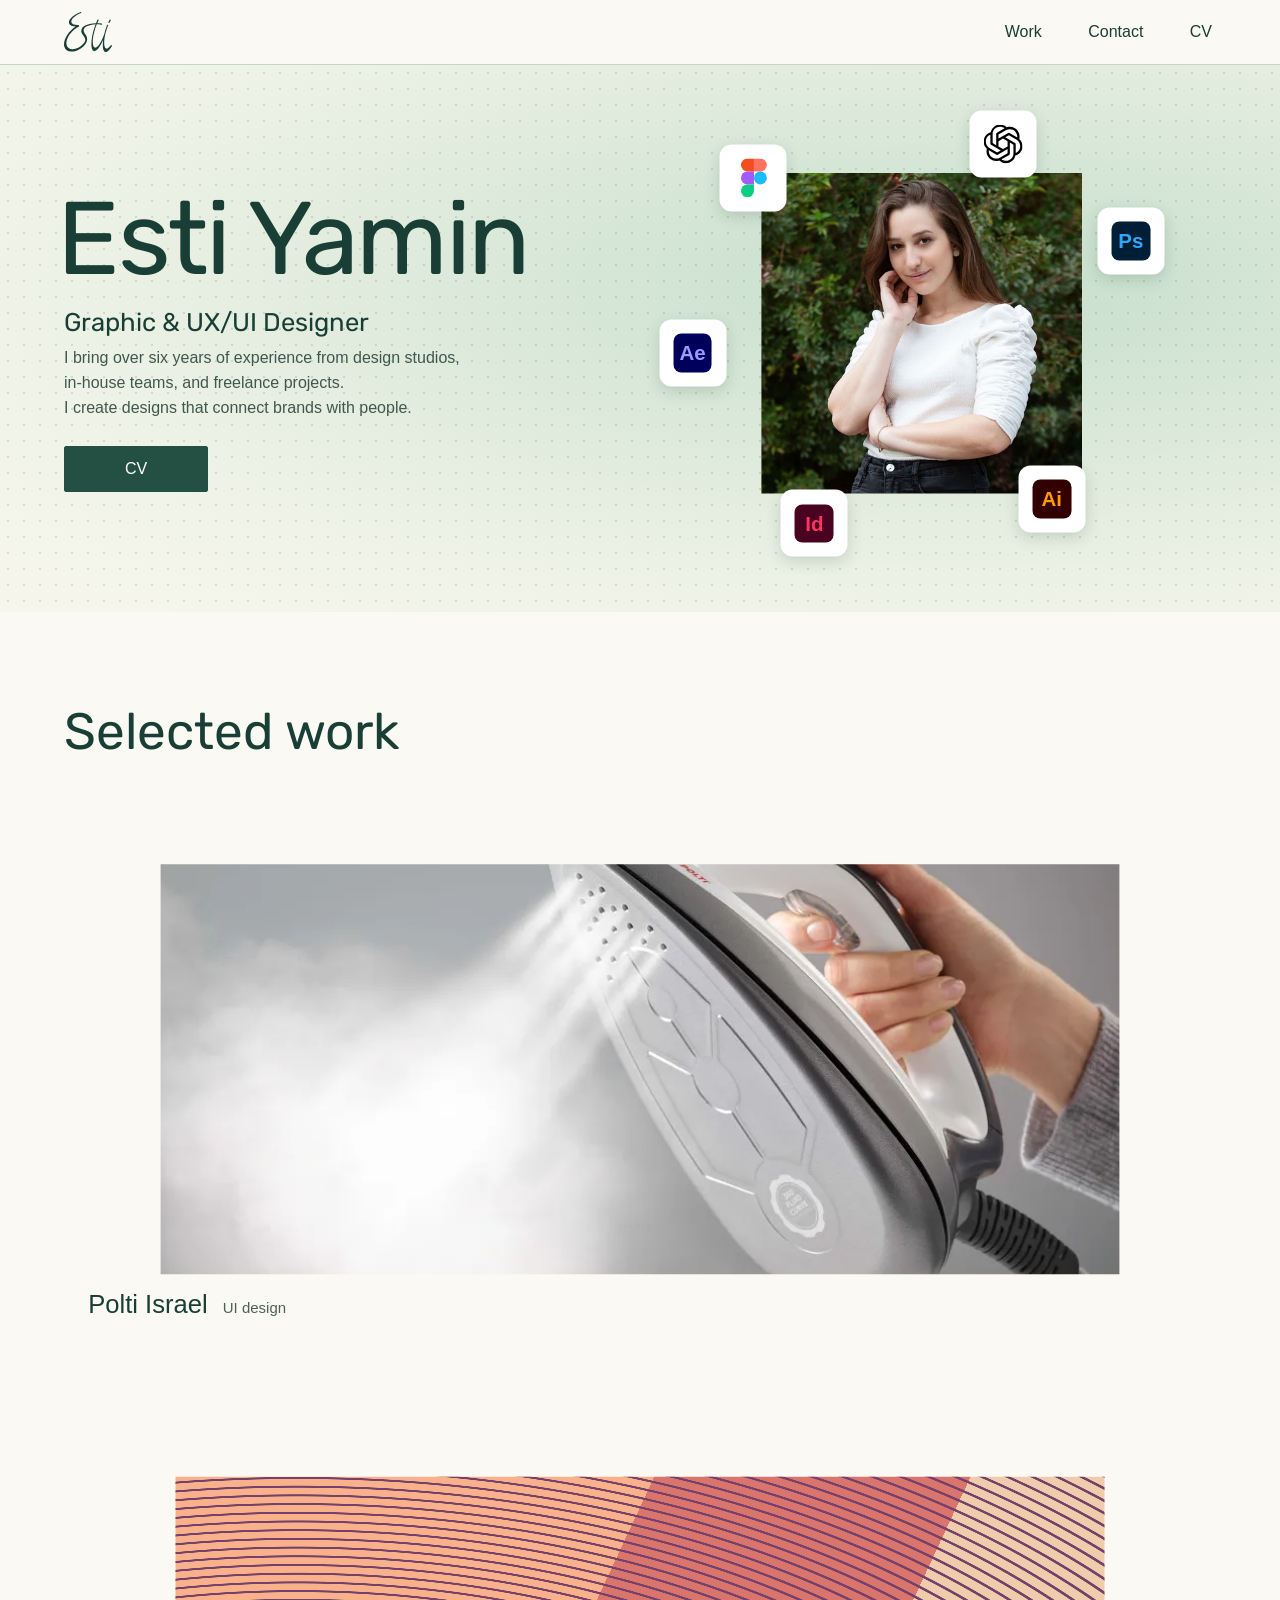
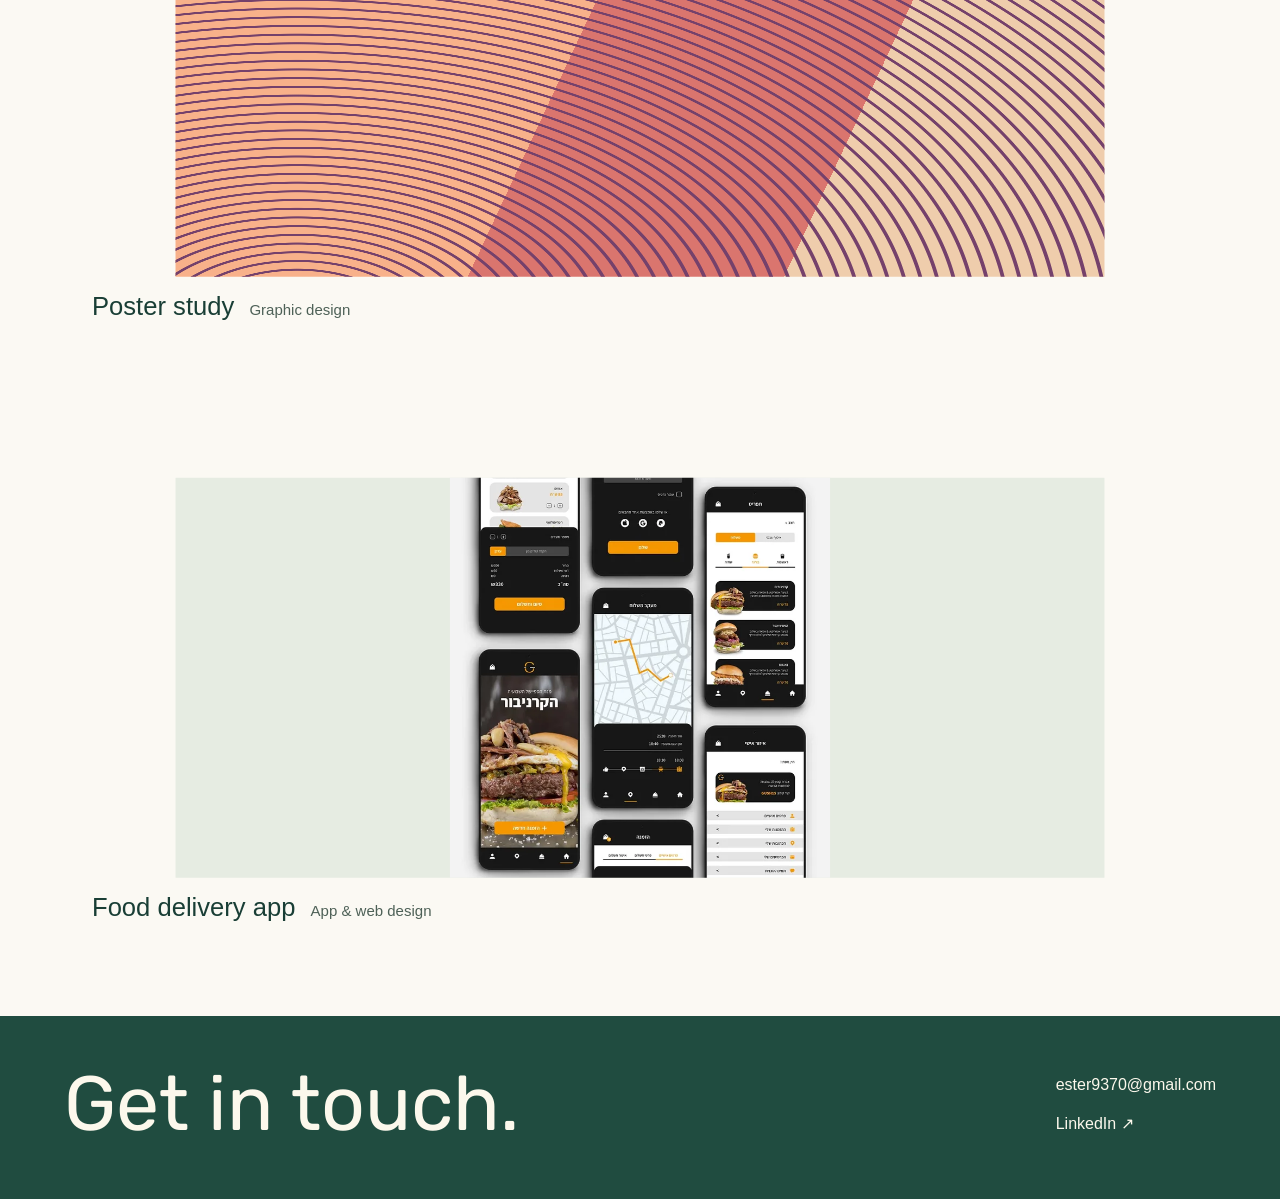
==== commit 84a5960b: "Publish revised portfolio typography, gallery and interactions" ====
--- a/index.html
+++ b/index.html
@@ -3,10 +3,11 @@
 <head>
   <meta charset="utf-8">
   <meta name="viewport" content="width=device-width, initial-scale=1">
-  <meta name="description" content="Selected graphic and UI design by Esti Yamin.">
-  <title>Esti Yamin — Graphic &amp; UI Designer</title>
-  <link rel="stylesheet" href="assets/home/cinematic.css?v=6">
-  <script src="assets/home/projects.js?v=2" defer></script>
+  <meta name="description" content="Selected graphic and UX/UI design by Esti Yamin.">
+  <title>Esti Yamin — Graphic &amp; UX/UI Designer</title>
+  <link rel="icon" type="image/svg+xml" href="assets/home/favicon.svg">
+  <link rel="stylesheet" href="assets/home/cinematic.css?v=17">
+  <script src="assets/home/projects.js?v=3" defer></script>
 </head>
 <body>
   <a class="skip" href="#main">Skip to content</a>
@@ -15,7 +16,7 @@
     <nav aria-label="Main navigation">
       <a href="#work">Work</a>
       <a href="#contact">Contact</a>
-      <a href="https://framerusercontent.com/assets/QD3AEgP1Yv0yyLKAETytZDA0Ng.pdf">CV</a>
+      <a href="https://framerusercontent.com/assets/QD3AEgP1Yv0yyLKAETytZDA0Ng.pdf" target="_blank" rel="noopener">CV</a>
     </nav>
   </header>
   <main id="main">
@@ -33,33 +34,35 @@
       </div>
       <div class="intro">
         <h1 id="name">Esti Yamin</h1>
-        <h2>Graphic &amp; UI Designer</h2>
-        <p>Over six years of experience designing for brands across digital and print.</p>
-        <a class="download" href="https://framerusercontent.com/assets/QD3AEgP1Yv0yyLKAETytZDA0Ng.pdf" download="Esti-Yamin-CV.pdf">Download CV</a>
+        <div class="intro-copy">
+          <h2>Graphic &amp; UX/UI Designer</h2>
+          <p>I bring over six years of experience from design studios,<span class="bio-break"> </span>in-house teams, and freelance projects.<br>I create designs that connect brands with people.</p>
+        </div>
+        <a class="download" href="https://framerusercontent.com/assets/QD3AEgP1Yv0yyLKAETytZDA0Ng.pdf" target="_blank" rel="noopener">CV</a>
       </div>
     </section>
     <section id="work" aria-labelledby="work-heading">
       <h2 id="work-heading">Selected work</h2>
       <div class="frames">
-        <a href="projects/polti/index.html">
+        <figure>
           <img class="still" src="assets/images/polti/steam.webp" alt="Steam from a Polti iron">
-          <span>Polti Israel <small>UI design</small></span>
-        </a>
+          <figcaption>Polti Israel <small>UI design</small></figcaption>
+        </figure>
         <figure>
           <div class="poster" role="img" aria-label="Abstract color poster study with overlapping concentric lines"></div>
           <figcaption>Poster study <small>Graphic design</small></figcaption>
         </figure>
-        <a href="https://estiyamin.framer.website/food-delivery-app">
+        <figure>
           <img class="still" src="assets/home/delivery.webp" alt="Food delivery app and landing page design">
-          <span>Food delivery app <small>App &amp; web design</small></span>
-        </a>
+          <figcaption>Food delivery app <small>App &amp; web design</small></figcaption>
+        </figure>
       </div>
     </section>
     <section id="contact" aria-labelledby="contact-heading">
       <h2 id="contact-heading">Get in touch.</h2>
       <address>
-        <a href="mailto:ester9370@gmail.com">ester9370@gmail.com</a>
-        <a href="https://www.linkedin.com/in/esti-yamin/">LinkedIn ↗</a>
+        <a href="https://mail.google.com/mail/?view=cm&amp;fs=1&amp;to=ester9370%40gmail.com" target="_blank" rel="noopener">ester9370@gmail.com</a>
+        <a href="https://www.linkedin.com/in/esti-yamin/" target="_blank" rel="noopener">LinkedIn ↗</a>
       </address>
     </section>
   </main>
--- a/assets/home/cinematic.css
+++ b/assets/home/cinematic.css
@@ -1,4 +1,11 @@
-:root { --gutter: max(5vw, calc((100vw - 1440px) / 2)); --heading: "Helvetica Neue", Helvetica, Arial, sans-serif; }
+@font-face {
+  font-family: "Rubik";
+  src: url("fonts/Rubik.ttf") format("truetype");
+  font-weight: 300 900;
+  font-style: normal;
+  font-display: swap;
+}
+:root { --gutter: max(5vw, calc((100vw - 1440px) / 2)); --heading: "Rubik", Helvetica, Arial, sans-serif; }
 * { box-sizing: border-box; }
 body { margin: 0; background: #fbf9f3; color: #193e35; font: 16px/1.45 Arial, sans-serif; }
 a { color: inherit; text-decoration: none; }
@@ -12,18 +19,19 @@
 nav { display: flex; gap: clamp(12px, 3vw, 45px); }
 nav a { display: inline-flex; align-items: center; min-height: 44px; padding: 0 4px; }
 h1, h2, p, figure { margin: 0; }
-h1 { font: 400 clamp(68px, 8.6vw, 156px)/.97 var(--heading); letter-spacing: normal; }
-.intro h2 { margin-top: 1.25rem; font: 400 clamp(20px, 2vw, 30px)/1.2 var(--heading); }
-.intro p { margin-top: .75rem; max-width: 37ch; color: #40574e; }
+h1 { position: relative; left: -.065em; white-space: nowrap; font: 400 min(19cqi, 136px)/1.02 var(--heading); letter-spacing: -.025em; }
+.intro-copy { position: relative; top: -4px; }
+.intro h2 { font: 400 clamp(20px, 2vw, 30px)/1.2 var(--heading); }
+.intro p { position: relative; top: -2px; margin-top: .625rem; max-width: 26em; text-align: left; line-height: 1.55; color: #40574e; }
 #work { padding: clamp(54px,7vw,110px) var(--gutter); }
 #work h2 { margin-bottom: 36px; font: 400 clamp(34px,4vw,62px) var(--heading); }
 .frames { display: grid; grid-template-columns: 1fr; gap: clamp(44px, 6vw, 90px); }
 .still, .poster { display: block; width: 100%; height: clamp(280px, 37vw, 560px); object-fit: cover;  }
 .poster { background: repeating-radial-gradient(ellipse at 19% 105%, transparent 0 8px, #75416b 9px 12px, transparent 13px 17px), linear-gradient(115deg,#f8b18a 44%,#da756e 44% 68%,#efcdac 68%); }
-.frames span, figcaption { display: block; padding-top: 14px; font-size: clamp(22px,2vw,32px); }
+.frames figcaption { display: block; padding-top: 14px; font-size: clamp(22px,2vw,32px); }
 small { font: 15px/1.5 Arial, sans-serif; color: #4e6157; padding-left: 8px; }
 .hero { display: grid; grid-template-columns: 1fr 1.12fr; align-items: center; padding: 30px var(--gutter); background: radial-gradient(circle, #537c6133 .85px, transparent 1px) 0 0 / 16px 16px, radial-gradient(ellipse at 75% 40%, #c6decb, #eff3e7 69%, #f7f6ed); }
-.intro { grid-column: 1; grid-row: 1; position: relative; }
+.intro { display: grid; justify-items: start; gap: 1.25rem; min-width: 0; container-type: inline-size; grid-column: 1; grid-row: 1; position: relative; }
 .collage { width: 100%; max-width: 665px; aspect-ratio: 1.25; position: relative; isolation: isolate; grid-column: 2; justify-self: end; }
 .collage > * { position: absolute; }
 .portrait { width: 55%; left: 23%; top: 16%; clip-path: inset(0 0 4.2% 4.2%); }
@@ -46,7 +54,7 @@
   border-radius: 20%;
   font: 600 clamp(11px, 1.6vw, 25px)/1 Arial, sans-serif;
 }
-.download { display: inline-flex; justify-content: center; min-width: 144px; align-items: center; padding: 10px 18px; margin-top: 22px; background: #245044; color: white; border: 1px solid #245044; border-radius: 2px; }
+.download { display: inline-flex; justify-content: center; min-width: 144px; align-items: center; padding: 10px 18px; background: #245044; color: white; border: 1px solid #245044; border-radius: 2px; }
 #contact { color: #fcf8ec; background: #204c40; border-top: 1px solid #204c40; padding: 48px var(--gutter) 56px; display: flex; flex-wrap: wrap; align-items: center; justify-content: space-between; gap: 24px; }
 #contact h2 { font: normal clamp(44px,6vw,84px)/1 var(--heading); letter-spacing: normal; }
 address { font-style: normal; display: grid; }
@@ -55,15 +63,15 @@
   .hero { grid-template-columns: 1fr; padding-block: 16px 32px; }
   .collage { grid-column: 1; grid-row: 1; max-width: 420px; }
   .intro { grid-column: 1; grid-row: 2; margin-top: 12px; }
-  h1 { font-size: clamp(58px,15vw,92px); }
-  .intro h2 { margin-top: 10px; }
+  h1 { font-size: min(19cqi, 90px); }
+  .intro { gap: 1rem; }
   .intro p { font-size: 15px; }
   #work { border-top: 1px solid #cad8ca; }
   .frames { grid-template-columns: 1fr; gap: 40px; }
   .still, .poster { height: auto; aspect-ratio: 1.46; }
 }
 
-.frames a:last-child .still { object-fit: contain; background: #e6ece2; padding: clamp(14px,2vw,32px); }
+.frames figure:last-child .still { object-fit: contain; background: #e6ece2; padding: clamp(14px,2vw,32px); }
 
 @media (prefers-reduced-motion: no-preference) {
   .badge { animation: drift var(--tempo) ease-in-out var(--delay) infinite alternate; }
@@ -72,7 +80,7 @@
     clip-path: inset(calc(var(--reveal) * 6%) calc(var(--reveal) * 8%));
     transform: translateY(calc(var(--reveal) * 40px)) scale(calc(1 - var(--reveal) * .04));
   }
-  .frames span, .frames figcaption {
+  .frames figcaption {
     transform: translateX(calc(var(--reveal) * 28px));
   }
 }
@@ -82,3 +90,14 @@
   67% { translate: calc(var(--dx) * -.45) calc(var(--dy) * 1.3); rotate: -3deg; }
   100% { translate: calc(var(--dx) * -.8) calc(var(--dy) * -.7); rotate: 1deg; }
 }
+
+@media (any-hover: hover) and (any-pointer: fine) and (prefers-reduced-motion: no-preference) {
+  .badge {
+    transform: translate(-50%, -50%) translate(var(--escape-x, 0px), var(--escape-y, 0px));
+    transition: transform 180ms ease-out;
+  }
+}
+
+@container (min-width: 26em) {
+  .bio-break { display: block; }
+}
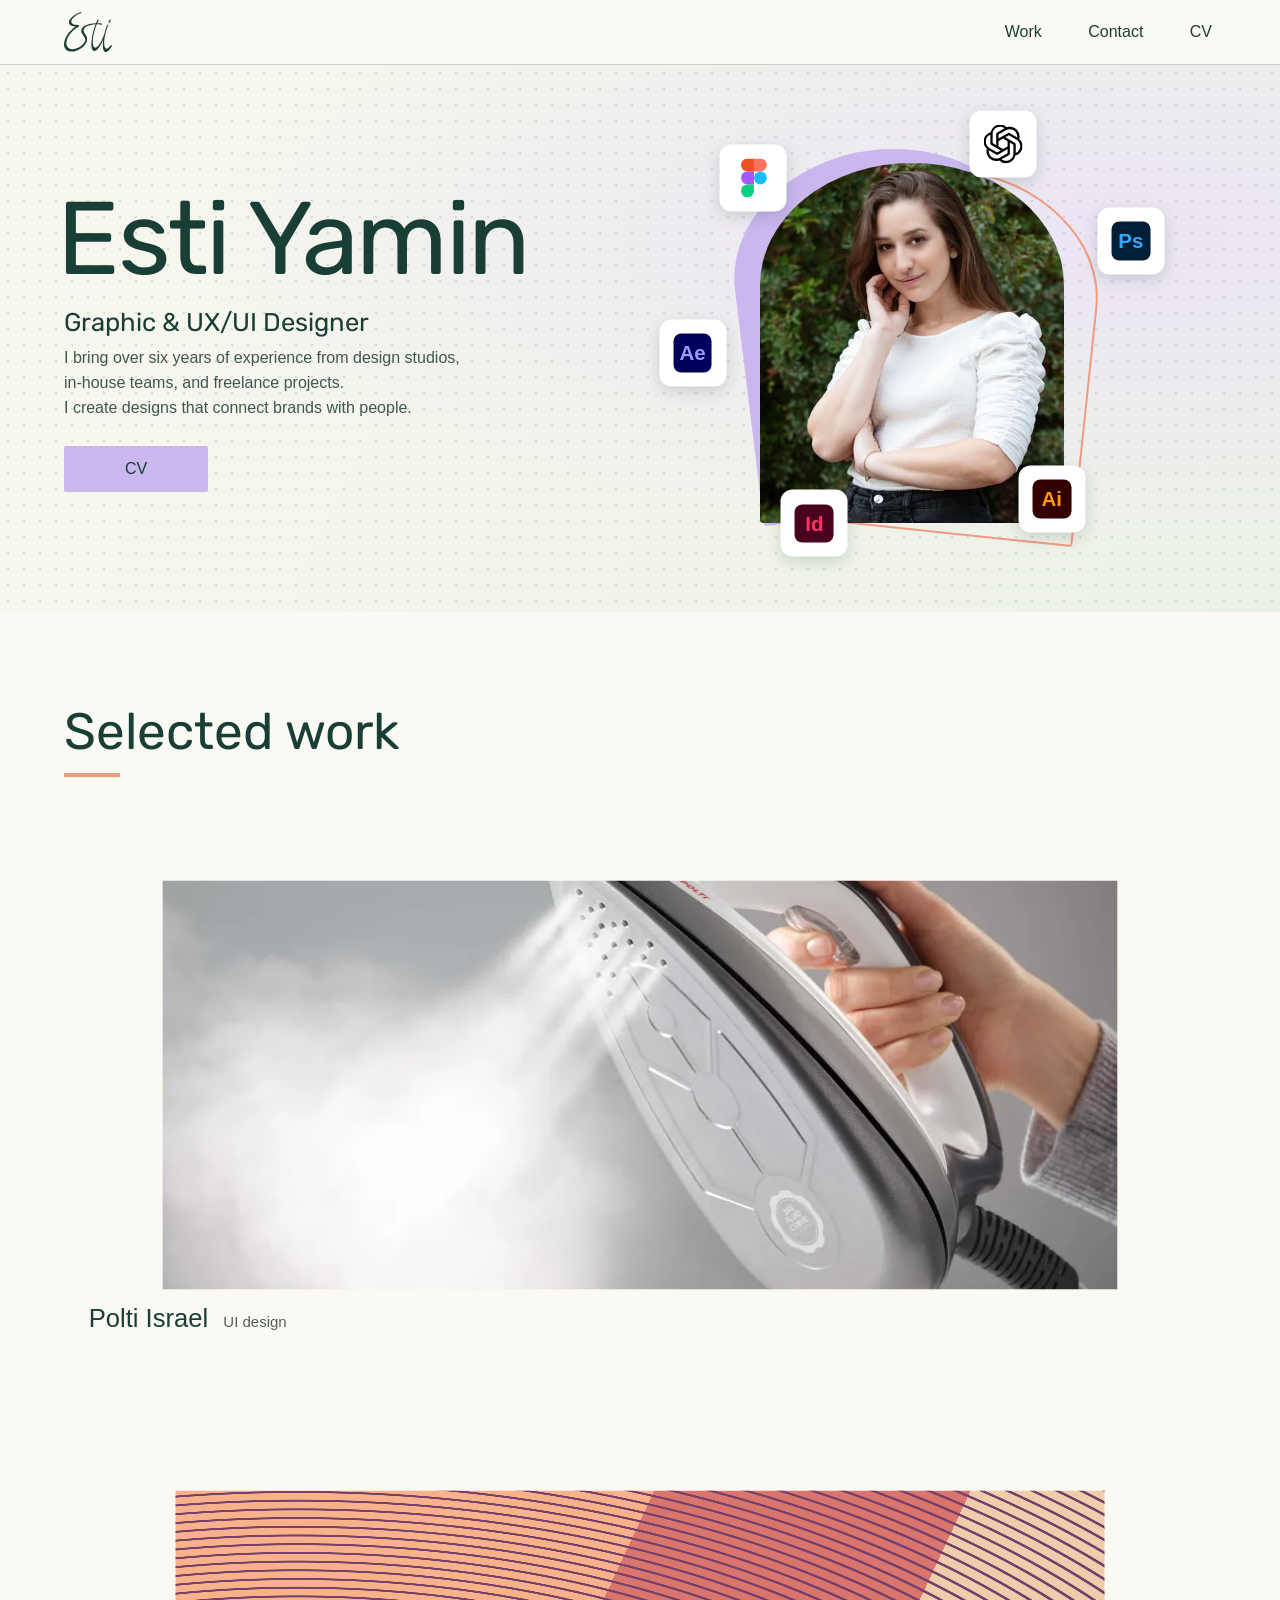
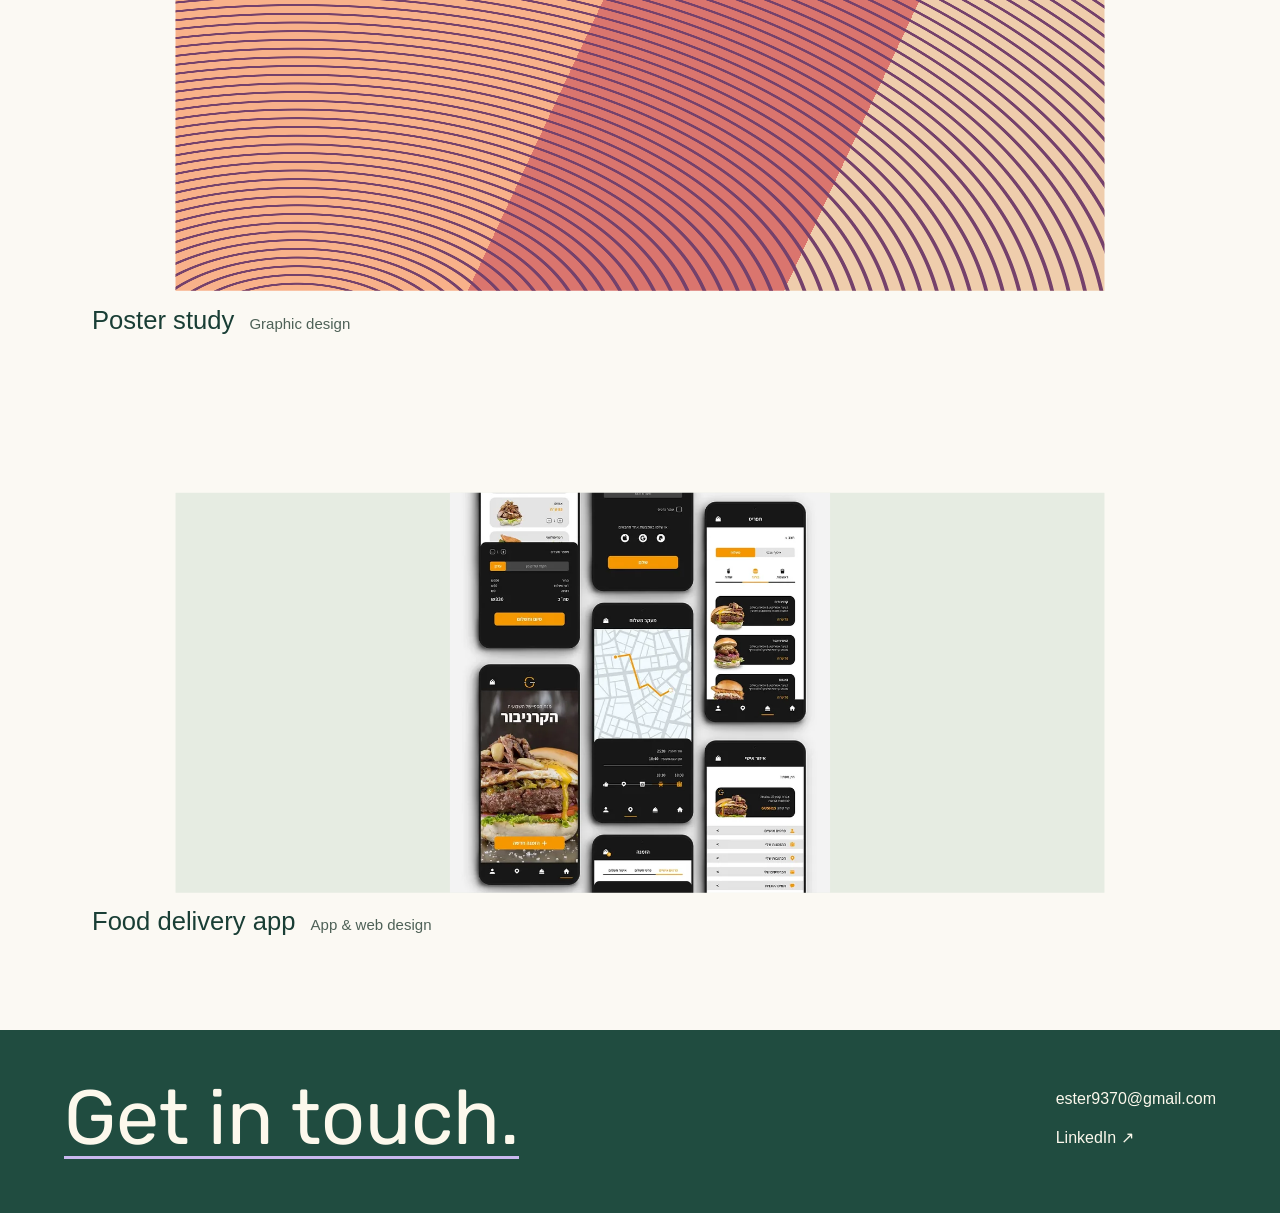
==== commit be7721bb: "Add lilac and coral accents and frame the homepage portrait" ====
--- a/index.html
+++ b/index.html
@@ -6,7 +6,7 @@
   <meta name="description" content="Selected graphic and UX/UI design by Esti Yamin.">
   <title>Esti Yamin — Graphic &amp; UX/UI Designer</title>
   <link rel="icon" type="image/svg+xml" href="assets/home/favicon.svg">
-  <link rel="stylesheet" href="assets/home/cinematic.css?v=17">
+  <link rel="stylesheet" href="assets/home/cinematic.css?v=18">
   <script src="assets/home/projects.js?v=3" defer></script>
 </head>
 <body>
@@ -22,7 +22,7 @@
   <main id="main">
     <section class="hero" aria-labelledby="name">
       <div class="collage">
-        <img class="portrait" src="assets/home/portrait.webp" fetchpriority="high" alt="Esti Yamin in her original portfolio portrait">
+        <div class="portrait"><img src="assets/home/portrait.webp" fetchpriority="high" alt="Esti Yamin"></div>
         <div class="badge" role="img" aria-label="Photoshop" style="--x:86%; --y:30%; --dx:-8px; --dy:11px; --tempo:8s; --delay:-0.0s"><span class="app-mark" style="background:#001e36;color:#31a8ff">Ps</span></div>
         <div class="badge" role="img" aria-label="Illustrator" style="--x:73%; --y:83%; --dx:12px; --dy:-9px; --tempo:7s; --delay:-1.3s"><span class="app-mark" style="background:#330000;color:#ff9a00">Ai</span></div>
         <div class="badge" role="img" aria-label="InDesign" style="--x:34%; --y:88%; --dx:-11px; --dy:-6px; --tempo:9s; --delay:-2.6s"><span class="app-mark" style="background:#49021f;color:#ff3366">Id</span></div>
--- a/assets/home/cinematic.css
+++ b/assets/home/cinematic.css
@@ -5,7 +5,7 @@
   font-style: normal;
   font-display: swap;
 }
-:root { --gutter: max(5vw, calc((100vw - 1440px) / 2)); --heading: "Rubik", Helvetica, Arial, sans-serif; }
+:root { --lilac: #c9b7ee; --coral: #f19b80; --gutter: max(5vw, calc((100vw - 1440px) / 2)); --heading: "Rubik", Helvetica, Arial, sans-serif; }
 * { box-sizing: border-box; }
 body { margin: 0; background: #fbf9f3; color: #193e35; font: 16px/1.45 Arial, sans-serif; }
 a { color: inherit; text-decoration: none; }
@@ -30,11 +30,21 @@
 .poster { background: repeating-radial-gradient(ellipse at 19% 105%, transparent 0 8px, #75416b 9px 12px, transparent 13px 17px), linear-gradient(115deg,#f8b18a 44%,#da756e 44% 68%,#efcdac 68%); }
 .frames figcaption { display: block; padding-top: 14px; font-size: clamp(22px,2vw,32px); }
 small { font: 15px/1.5 Arial, sans-serif; color: #4e6157; padding-left: 8px; }
-.hero { display: grid; grid-template-columns: 1fr 1.12fr; align-items: center; padding: 30px var(--gutter); background: radial-gradient(circle, #537c6133 .85px, transparent 1px) 0 0 / 16px 16px, radial-gradient(ellipse at 75% 40%, #c6decb, #eff3e7 69%, #f7f6ed); }
+.hero { display: grid; grid-template-columns: 1fr 1.12fr; align-items: center; padding: 30px var(--gutter); background: radial-gradient(circle, #537c6133 .85px, transparent 1px) 0 0 / 16px 16px, radial-gradient(ellipse at 85% 32%, #ebe4f4, transparent 58%), linear-gradient(115deg, #f8f7ef, #ecf1e7); }
 .intro { display: grid; justify-items: start; gap: 1.25rem; min-width: 0; container-type: inline-size; grid-column: 1; grid-row: 1; position: relative; }
 .collage { width: 100%; max-width: 665px; aspect-ratio: 1.25; position: relative; isolation: isolate; grid-column: 2; justify-self: end; }
 .collage > * { position: absolute; }
-.portrait { width: 55%; left: 23%; top: 16%; clip-path: inset(0 0 4.2% 4.2%); }
+.collage::before, .collage::after, .portrait {
+  position: absolute;
+  width: 50%;
+  height: 74%;
+  border-radius: 50% 50% 3px 3px / 34% 34% 3px 3px;
+}
+.collage::before, .collage::after { content: ""; pointer-events: none; }
+.collage::before { left: 22%; top: 11%; background: var(--lilac); transform: rotate(-7deg); }
+.collage::after { left: 29%; top: 15%; border: 2px solid var(--coral); transform: rotate(6deg); z-index: -1; }
+.portrait { left: 25%; top: 14%; overflow: hidden; }
+.portrait img { width: 100%; height: 106%; display: block; object-fit: cover; object-position: 57% top; }
 .badge {
   left: var(--x);
   top: var(--y);
@@ -101,3 +111,8 @@
 @container (min-width: 26em) {
   .bio-break { display: block; }
 }
+
+.download { background: var(--lilac); border-color: transparent; color: #193e35; }
+.download:hover { background: var(--coral); }
+#work h2::after { content: ""; display: block; width: 1.1em; height: 4px; margin-top: .2em; background: var(--coral); }
+#contact h2 { text-decoration: underline; text-decoration-color: var(--lilac); text-decoration-thickness: 3px; text-underline-offset: .16em; }
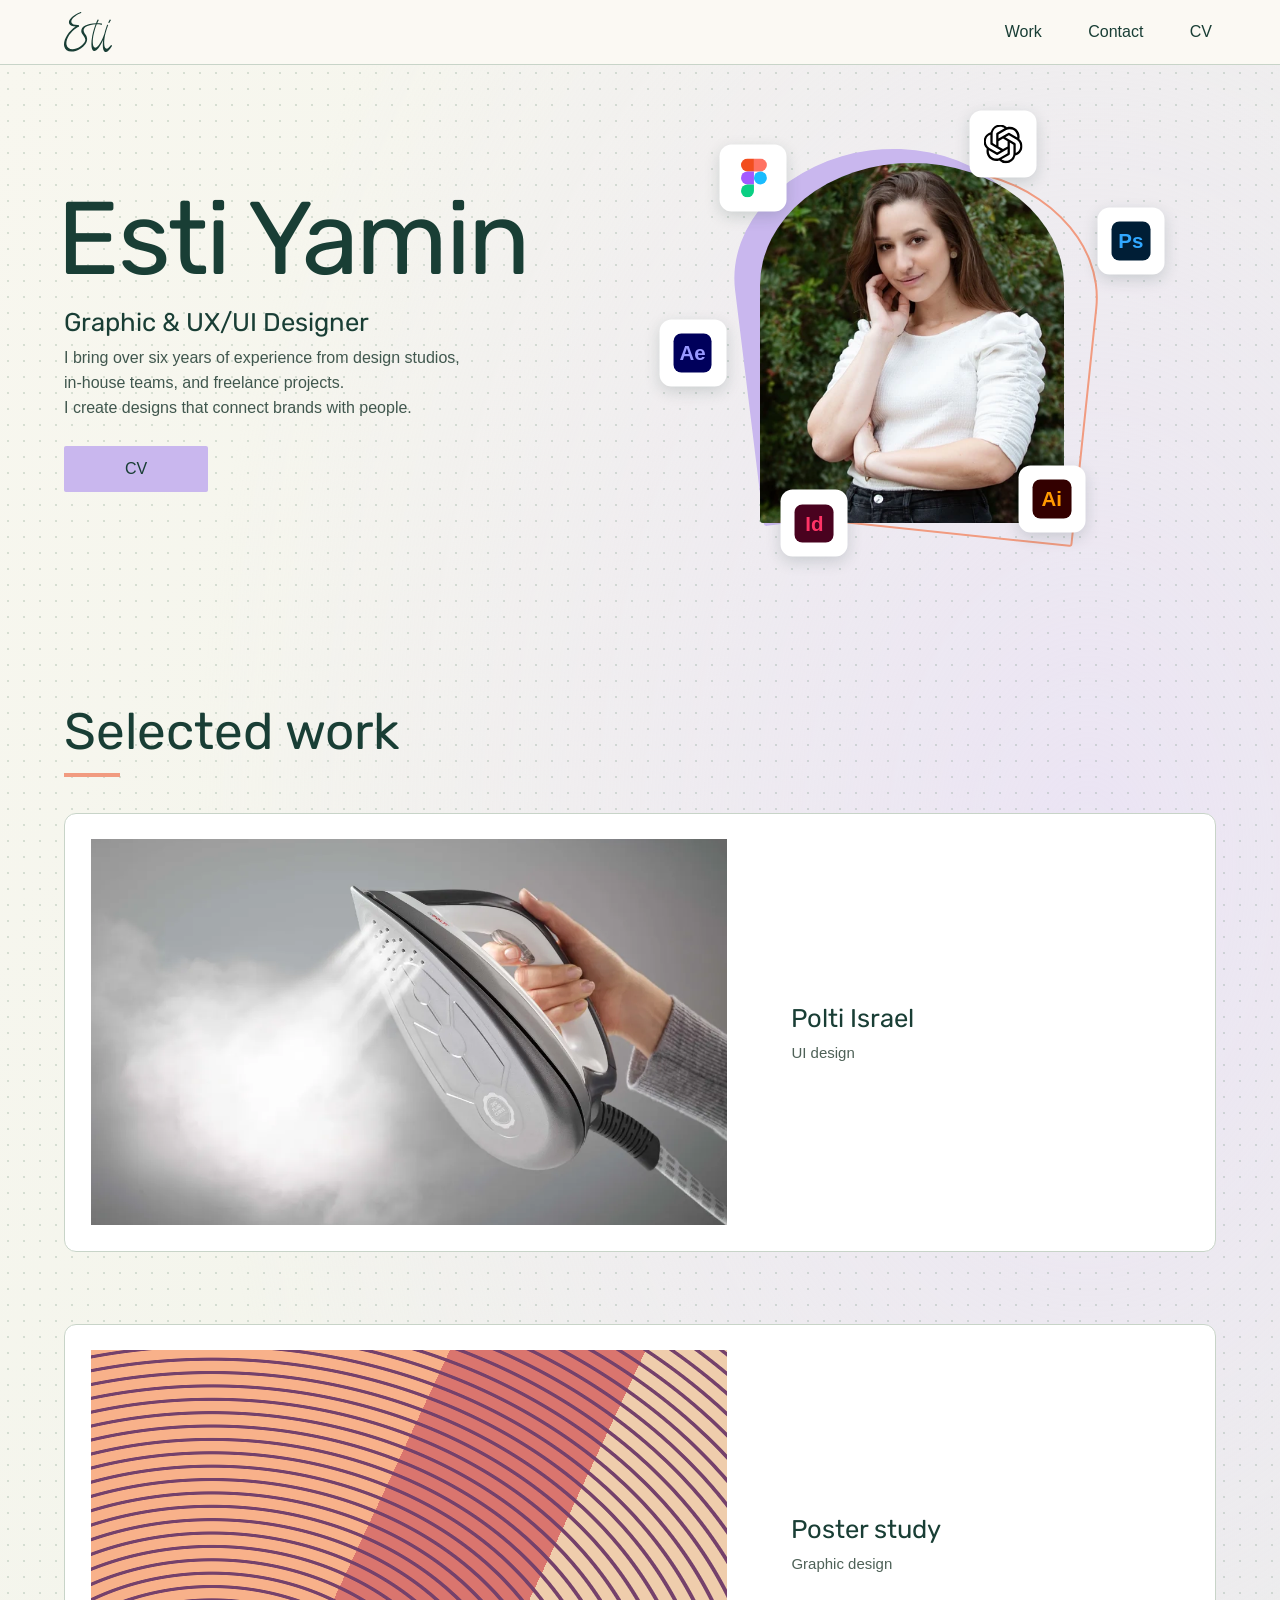
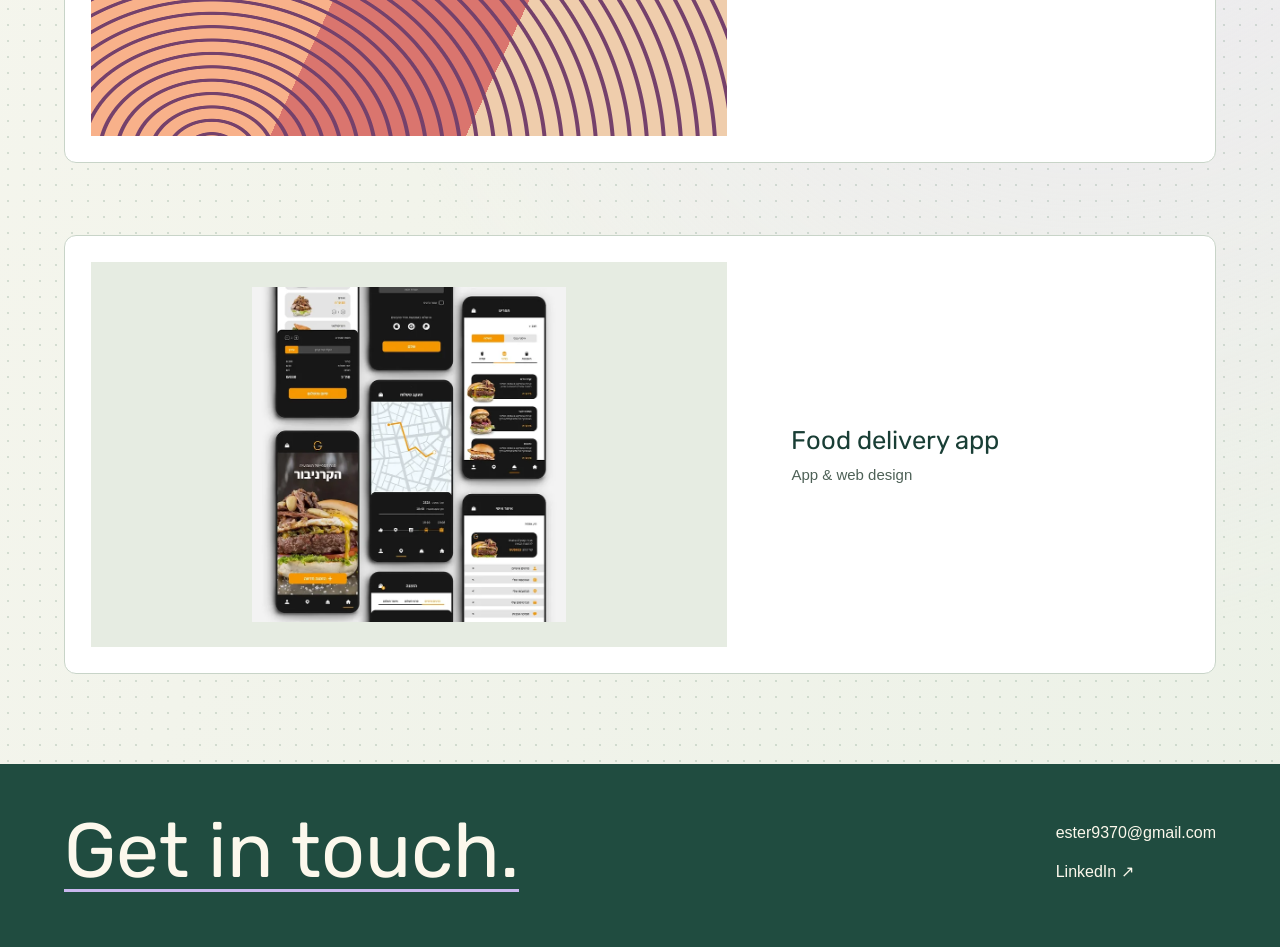
==== commit d0e5144c: "Stack project cards over the continuous homepage gradient" ====
--- a/index.html
+++ b/index.html
@@ -6,8 +6,8 @@
   <meta name="description" content="Selected graphic and UX/UI design by Esti Yamin.">
   <title>Esti Yamin — Graphic &amp; UX/UI Designer</title>
   <link rel="icon" type="image/svg+xml" href="assets/home/favicon.svg">
-  <link rel="stylesheet" href="assets/home/cinematic.css?v=18">
-  <script src="assets/home/projects.js?v=3" defer></script>
+  <link rel="stylesheet" href="assets/home/cinematic.css?v=24">
+  <script src="assets/home/projects.js?v=6" defer></script>
 </head>
 <body>
   <a class="skip" href="#main">Skip to content</a>
--- a/assets/home/cinematic.css
+++ b/assets/home/cinematic.css
@@ -30,7 +30,8 @@
 .poster { background: repeating-radial-gradient(ellipse at 19% 105%, transparent 0 8px, #75416b 9px 12px, transparent 13px 17px), linear-gradient(115deg,#f8b18a 44%,#da756e 44% 68%,#efcdac 68%); }
 .frames figcaption { display: block; padding-top: 14px; font-size: clamp(22px,2vw,32px); }
 small { font: 15px/1.5 Arial, sans-serif; color: #4e6157; padding-left: 8px; }
-.hero { display: grid; grid-template-columns: 1fr 1.12fr; align-items: center; padding: 30px var(--gutter); background: radial-gradient(circle, #537c6133 .85px, transparent 1px) 0 0 / 16px 16px, radial-gradient(ellipse at 85% 32%, #ebe4f4, transparent 58%), linear-gradient(115deg, #f8f7ef, #ecf1e7); }
+.hero { display: grid; grid-template-columns: 1fr 1.12fr; align-items: center; padding: 30px var(--gutter); }
+main { background: radial-gradient(circle, #537c6133 .85px, transparent 1px) 0 0 / 16px 16px, radial-gradient(ellipse at 85% 32%, #ebe4f4, transparent 58%), linear-gradient(115deg, #f8f7ef, #ecf1e7); }
 .intro { display: grid; justify-items: start; gap: 1.25rem; min-width: 0; container-type: inline-size; grid-column: 1; grid-row: 1; position: relative; }
 .collage { width: 100%; max-width: 665px; aspect-ratio: 1.25; position: relative; isolation: isolate; grid-column: 2; justify-self: end; }
 .collage > * { position: absolute; }
@@ -76,7 +77,6 @@
   h1 { font-size: min(19cqi, 90px); }
   .intro { gap: 1rem; }
   .intro p { font-size: 15px; }
-  #work { border-top: 1px solid #cad8ca; }
   .frames { grid-template-columns: 1fr; gap: 40px; }
   .still, .poster { height: auto; aspect-ratio: 1.46; }
 }
@@ -85,14 +85,7 @@
 
 @media (prefers-reduced-motion: no-preference) {
   .badge { animation: drift var(--tempo) ease-in-out var(--delay) infinite alternate; }
-  .frames > * { --reveal: 0; }
-  .frames .still, .frames .poster {
-    clip-path: inset(calc(var(--reveal) * 6%) calc(var(--reveal) * 8%));
-    transform: translateY(calc(var(--reveal) * 40px)) scale(calc(1 - var(--reveal) * .04));
-  }
-  .frames figcaption {
-    transform: translateX(calc(var(--reveal) * 28px));
-  }
+
 }
 @keyframes drift {
   0% { translate: 0 0; rotate: -2deg; }
@@ -116,3 +109,29 @@
 .download:hover { background: var(--coral); }
 #work h2::after { content: ""; display: block; width: 1.1em; height: 4px; margin-top: .2em; background: var(--coral); }
 #contact h2 { text-decoration: underline; text-decoration-color: var(--lilac); text-decoration-thickness: 3px; text-underline-offset: .16em; }
+
+.frames { gap: clamp(32px, 8vh, 88px); isolation: isolate; }
+.frames figure {
+  display: grid;
+  grid-template-columns: minmax(0, 1.6fr) minmax(0, 1fr);
+  align-items: center;
+  gap: clamp(16px, 5vw, 80px);
+  padding: clamp(14px, 2vw, 32px);
+  background: #fff;
+  border-radius: 12px;
+  border: 1px solid #c8d4c8;
+}
+@media (prefers-reduced-motion: no-preference) {
+  .frames figure { position: sticky; top: 76px; }
+  .frames figure:nth-child(2) { top: 86px; }
+  .frames figure:nth-child(3) { top: 96px; }
+  .frames .still, .frames .poster { max-height: 57svh; }
+}
+.frames .still, .frames .poster { height: auto; aspect-ratio: 1.65; }
+.frames figcaption { padding: 0; font-family: var(--heading); }
+.frames small { display: block; padding: 0; margin-top: .35em; }
+@media (max-width: 690px) {
+  .frames figure { grid-template-columns: minmax(0, 1.2fr) minmax(0, 1fr); }
+  .frames figcaption { font-size: clamp(18px, 4.6vw, 26px); }
+  .frames .still, .frames .poster { aspect-ratio: 1.25; }
+}
